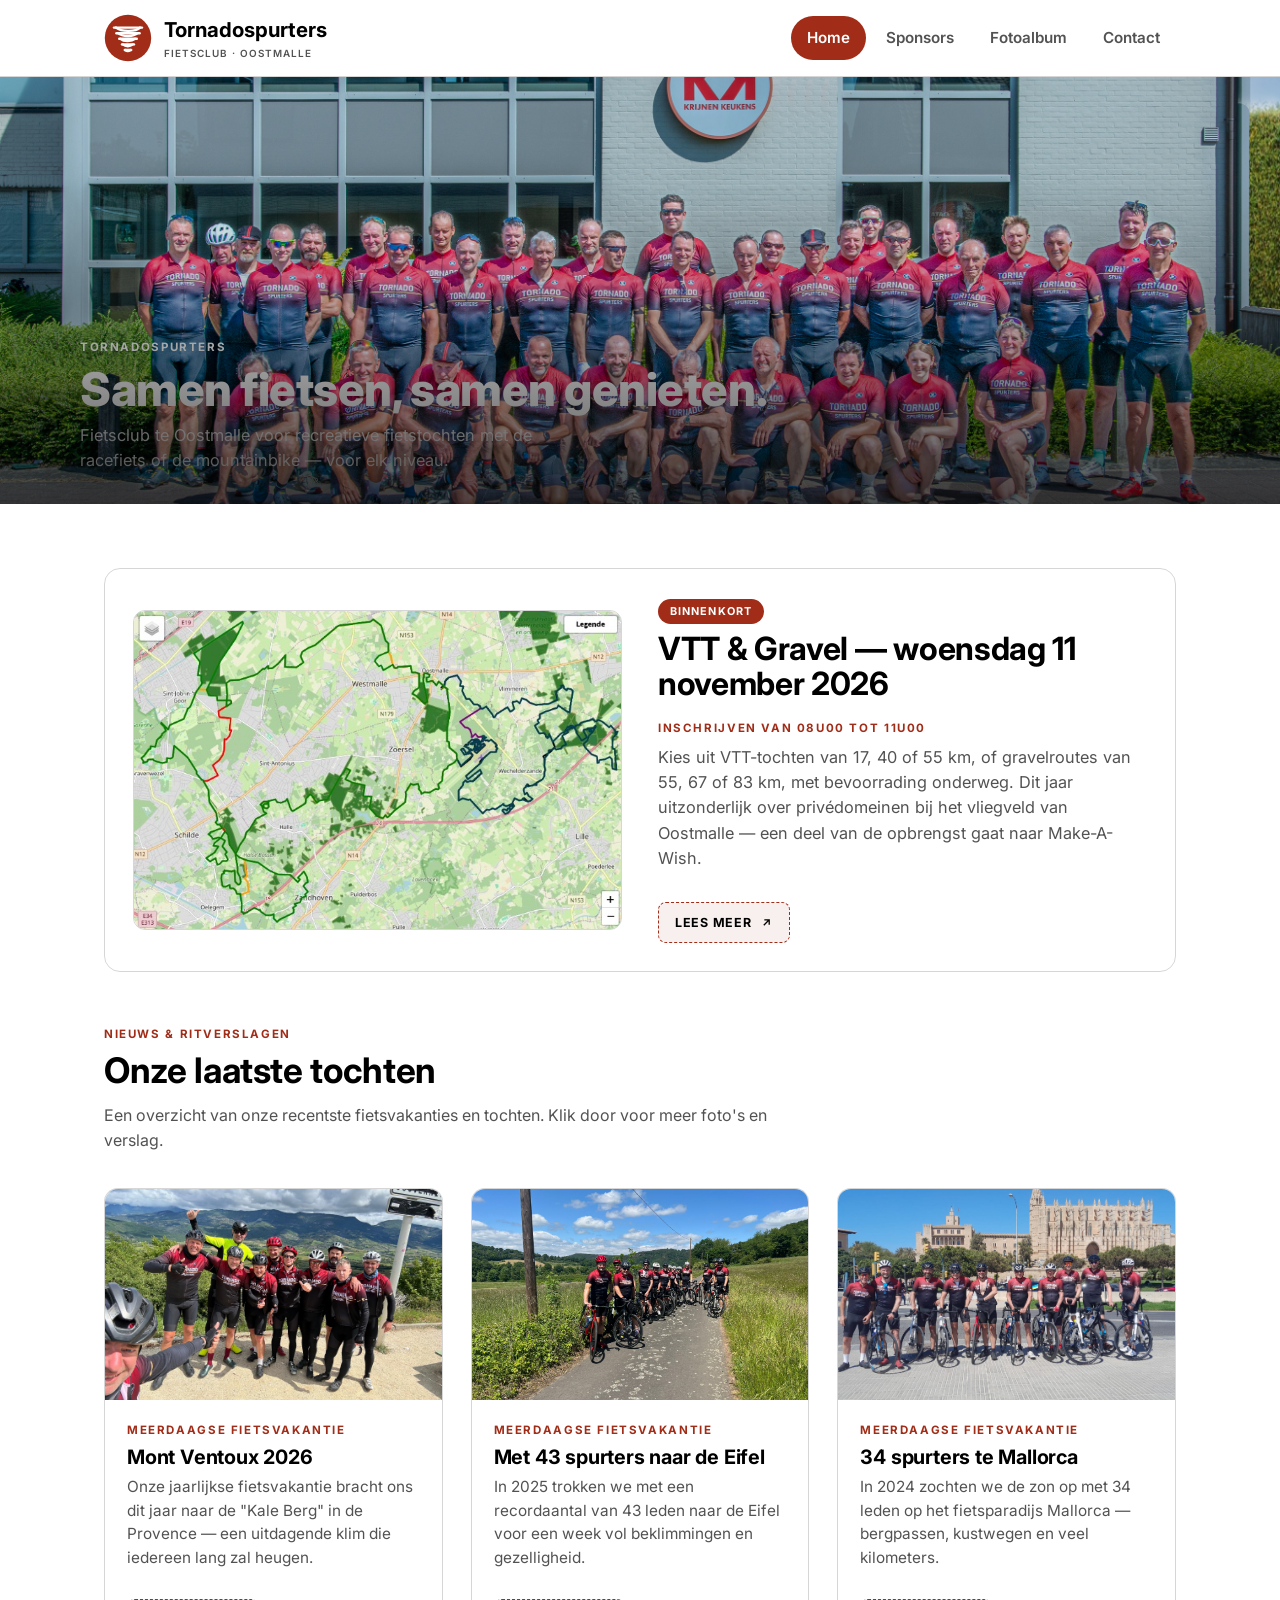
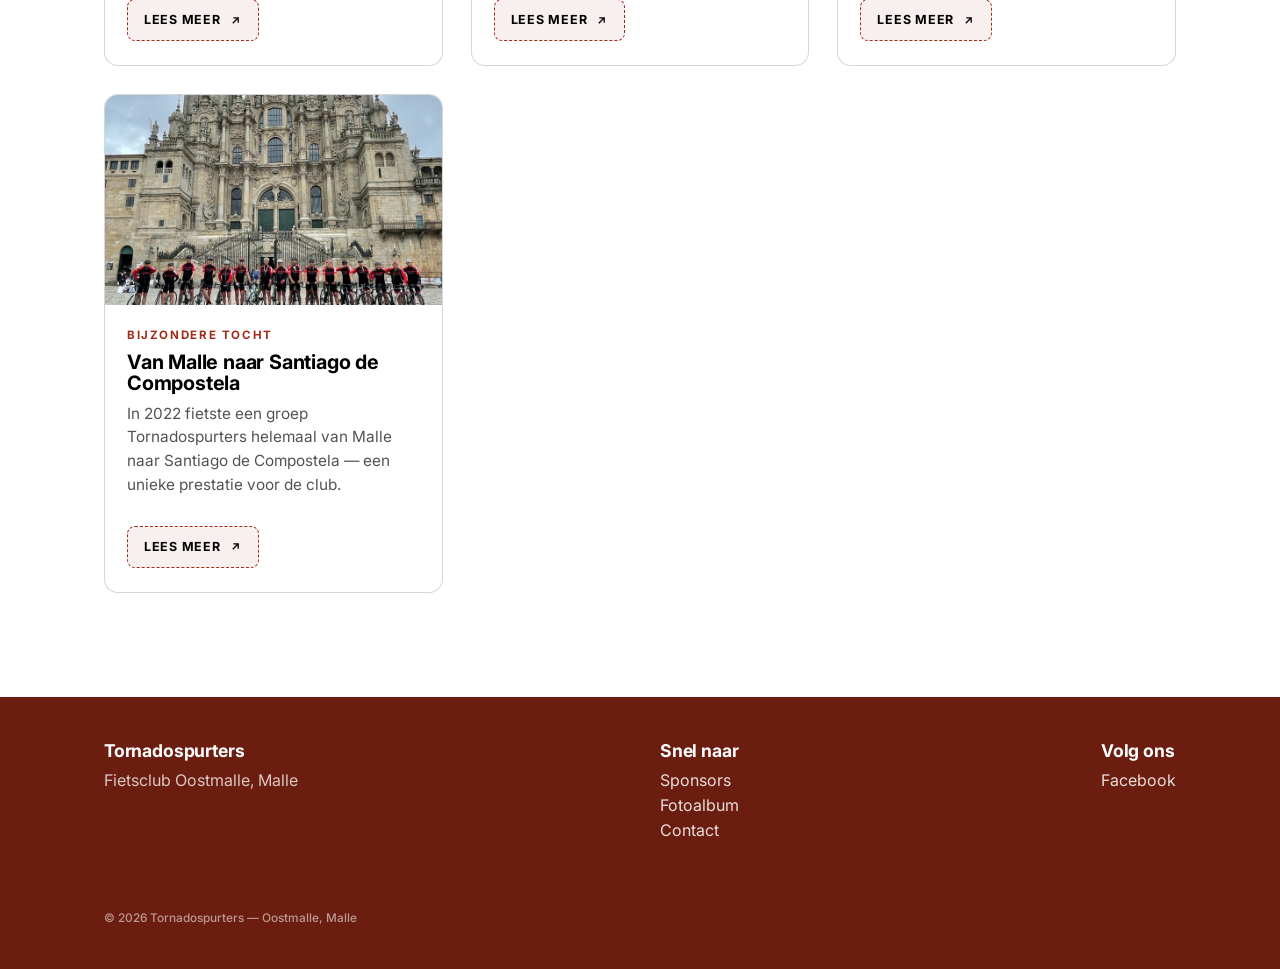
==== index.html @ 1a021344 "Update index.html" ====
<!doctype html>
<html lang="nl">
<head>
<meta charset="utf-8">
<meta name="viewport" content="width=device-width, initial-scale=1.0">
<title>Tornadospurters — Fietsclub Oostmalle</title>
<meta name="description" content="Tornadospurters: fietsclub te Oostmalle voor recreatieve fietstochten met racefiets of mountainbike.">
<link rel="stylesheet" href="style.css">
<link rel="icon" type="image/png" sizes="32x32" href="images/favicon-32.png">
<link rel="apple-touch-icon" href="images/favicon-180.png">
</head>
<body>

<header class="site-header">
  <div class="wrap">
    <a href="index.html" class="brand">
      <img class="mark" src="images/logo-tornado.svg" alt="">
      <span>Tornadospurters<small>Fietsclub · Oostmalle</small></span>
    </a>
    <button class="nav-toggle" aria-label="Menu openen" aria-expanded="false"><span></span><span></span><span></span></button>
    <nav class="main-nav">
      <a href="index.html" class="active">Home</a>
      <a href="sponsors.html">Sponsors</a>
      <a href="fotoalbum.html">Fotoalbum</a>
      <a href="contact.html">Contact</a>
    </nav>
  </div>
</header>

<section class="hero" style="padding:0;">
  <img src="images/Groepsfoto 11-6-2023 150dpi.png" alt="De Tornadospurters op groepsfoto voor het KK-gebouw">
  <div class="hero-copy">
    <div class="wrap">
      <span class="eyebrow">Tornadospurters</span>
      <h1>Samen fietsen, samen genieten.</h1>
      <p>Fietsclub te Oostmalle voor recreatieve fietstochten met de racefiets of de mountainbike — voor elk niveau.</p>
    </div>
  </div>
</section>

<section>
  <div class="wrap">

    <div class="featured-post">
      <div class="thumb"><img src="../images/overzicht gpx.jpg" alt="Overzicht van de VTT- en graveltrajecten 2026"></div>
      <div>
        <span class="badge">Binnenkort</span>
        <h2>VTT &amp; Gravel — woensdag 11 november 2026</h2>
        <span class="eyebrow">Inschrijven van 08u00 tot 11u00</span>
        <p>Kies uit VTT-tochten van 17, 40 of 55 km, of gravelroutes van 55, 67 of 83 km, met bevoorrading onderweg. Dit jaar uitzonderlijk over privédomeinen bij het vliegveld van Oostmalle — een deel van de opbrengst gaat naar Make-A-Wish.</p>
        <a class="ticket-btn" href="nieuws/vtt-gravel-2026.html">
          Lees meer
          <svg viewBox="0 0 24 24" fill="none" stroke="currentColor" stroke-width="2.4"><path d="M7 17 17 7M8 7h9v9"/></svg>
        </a>
      </div>
    </div>

    <div class="section-head">
      <span class="eyebrow">Nieuws &amp; ritverslagen</span>
      <h2>Onze laatste tochten</h2>
      <p>Een overzicht van onze recentste fietsvakanties en tochten. Klik door voor meer foto's en verslag.</p>
    </div>

    <div class="card-grid">

      <article class="post-card">
        <div class="thumb"><img src="../images/WhatsApp Image 2026-05-15 at 11.31.21.jpeg" alt="Tornadospurters op de Mont Ventoux 2026"></div>
        <div class="body">
          <span class="eyebrow">Meerdaagse fietsvakantie</span>
          <h3>Mont Ventoux 2026</h3>
          <p>Onze jaarlijkse fietsvakantie bracht ons dit jaar naar de "Kale Berg" in de Provence — een uitdagende klim die iedereen lang zal heugen.</p>
          <a class="ticket-btn" href="nieuws/ventoux-2026.html">
            Lees meer
            <svg viewBox="0 0 24 24" fill="none" stroke="currentColor" stroke-width="2.4"><path d="M7 17 17 7M8 7h9v9"/></svg>
          </a>
        </div>
      </article>

      <article class="post-card">
        <div class="thumb"><img src="../images/WhatsApp Image 2025-05-30 at 16.43.11.jpeg" alt="Tornadospurters in de Eifel 2025"></div>
        <div class="body">
          <span class="eyebrow">Meerdaagse fietsvakantie</span>
          <h3>Met 43 spurters naar de Eifel</h3>
          <p>In 2025 trokken we met een recordaantal van 43 leden naar de Eifel voor een week vol beklimmingen en gezelligheid.</p>
          <a class="ticket-btn" href="nieuws/eifel-2025.html">
            Lees meer
            <svg viewBox="0 0 24 24" fill="none" stroke="currentColor" stroke-width="2.4"><path d="M7 17 17 7M8 7h9v9"/></svg>
          </a>
        </div>
      </article>

      <article class="post-card">
        <div class="thumb"><img src="../images/1 (124).jpg" alt="Tornadospurters op Mallorca 2024"></div>
        <div class="body">
          <span class="eyebrow">Meerdaagse fietsvakantie</span>
          <h3>34 spurters te Mallorca</h3>
          <p>In 2024 zochten we de zon op met 34 leden op het fietsparadijs Mallorca — bergpassen, kustwegen en veel kilometers.</p>
          <a class="ticket-btn" href="nieuws/mallorca-2024.html">
            Lees meer
            <svg viewBox="0 0 24 24" fill="none" stroke="currentColor" stroke-width="2.4"><path d="M7 17 17 7M8 7h9v9"/></svg>
          </a>
        </div>
      </article>

      <article class="post-card">
        <div class="thumb"><img src="../images/PHOTO-2022-06-06-16-16-24 (1).jpg" alt="Onderweg naar Santiago de Compostela"></div>
        <div class="body">
          <span class="eyebrow">Bijzondere tocht</span>
          <h3>Van Malle naar Santiago de Compostela</h3>
          <p>In 2022 fietste een groep Tornadospurters helemaal van Malle naar Santiago de Compostela — een unieke prestatie voor de club.</p>
          <a class="ticket-btn" href="nieuws/santiago-2022.html">
            Lees meer
            <svg viewBox="0 0 24 24" fill="none" stroke="currentColor" stroke-width="2.4"><path d="M7 17 17 7M8 7h9v9"/></svg>
          </a>
        </div>
      </article>

    </div>
 </div>
</section>

<footer>
  <div class="wrap">
    <div>
      <h4>Tornadospurters</h4>
      <p style="color:rgba(255,255,255,.75)">Fietsclub Oostmalle, Malle</p>
    </div>
    <div>
      <h4>Snel naar</h4>
      <p><a href="sponsors.html">Sponsors</a><br><a href="fotoalbum.html">Fotoalbum</a><br><a href="contact.html">Contact</a></p>
    </div>
    <div>
      <h4>Volg ons</h4>
      <p><a href="https://facebook.com/tornadospurters" target="_blank" rel="noopener noreferrer">Facebook</a></p>
    </div>
    <p class="fine">© <span id="year"></span> Tornadospurters — Oostmalle, Malle</p>
  </div>
</footer>

<script src="script.js"></script>
<script>document.getElementById('year').textContent = new Date().getFullYear();</script>
</body>
</html>
---- style.css ----
/* ==========================================================================
   Tornadospurters — stylesheet
   Kleurenschema: rood, wit en zwart (fietsclub-uitstraling).
   ========================================================================== */

@import url('https://fonts.googleapis.com/css2?family=Inter:wght@400;500;600;700;800&display=swap');

:root{
  --white: #FFFFFF;
  --black: #000000;
  --text: #000000;
  --text-soft: rgba(0,0,0,0.68);
  --red: #A12D18;
  --red-dark: #6B1E10;
  --line: rgba(0,0,0,0.16);

  /* Aptos is Microsoft's default Office/Windows 11 font. It isn't a
     licensed webfont, so it can't be distributed via a CDN — instead we
     reference it by name so it renders as Aptos on any device that
     already has it installed (most Windows 11 / Microsoft 365 machines),
     and falls back to Segoe UI, then Inter (a similarly-shaped open font
     loaded below), then the system default everywhere else. */
  --font: 'Aptos', 'Aptos Fallback', 'Segoe UI Variable', 'Segoe UI', 'Inter', system-ui, -apple-system, sans-serif;

  --max: 1120px;
}

*,*::before,*::after{ box-sizing:border-box; }
html{ scroll-behavior:smooth; }
body{
  margin:0;
  background:var(--white);
  color:var(--text);
  font-family:var(--font);
  font-size:16px;
  line-height:1.55;
  -webkit-font-smoothing:antialiased;
}
img{ max-width:100%; display:block; }
a{ color:inherit; }
h1,h2,h3,h4{
  font-family:var(--font);
  font-weight:700;
  line-height:1.08;
  margin:0 0 .4em;
  letter-spacing:-0.01em;
}
p{ margin:0 0 1em; color:var(--text-soft); }
.wrap{ max-width:var(--max); margin:0 auto; padding:0 24px; }

:focus-visible{ outline:3px solid var(--red); outline-offset:3px; }
@media (prefers-reduced-motion: reduce){
  *{ animation-duration:0.001ms !important; transition-duration:0.001ms !important; scroll-behavior:auto !important; }
}

/* ---------- eyebrow / labels ---------- */
.eyebrow{
  font-family:var(--font);
  font-weight:700;
  font-size:.72rem;
  letter-spacing:.14em;
  text-transform:uppercase;
  color:var(--red);
  display:inline-block;
  margin-bottom:.6em;
}

/* ---------- header ---------- */
.site-header{
  position:sticky; top:0; z-index:50;
  background:var(--white);
  border-bottom:1px solid var(--line);
}
.site-header .wrap{
  display:flex; align-items:center; justify-content:space-between;
  height:76px;
}
.brand{
  display:flex; align-items:center; gap:12px;
  font-family:var(--font); font-weight:700; font-size:1.28rem;
  text-decoration:none; color:var(--text);
}
.brand .mark{
  width:38px;height:38px;border-radius:50%;
  background:var(--red);
  display:flex;align-items:center;justify-content:center;
  color:var(--white); font-family:var(--font); font-weight:700; font-size:1.05rem;
  flex:none;
}
.brand img.mark{
  width:auto; height:48px; border-radius:0; background:none;
}
.brand small{
  display:block; font-family:var(--font); font-weight:600; font-size:.62rem;
  letter-spacing:.1em; text-transform:uppercase; color:var(--text-soft);
}
nav.main-nav{ display:flex; align-items:center; gap:4px; }
nav.main-nav a{
  font-family:var(--font); font-weight:600; font-size:.95rem;
  text-decoration:none; color:var(--text-soft);
  padding:10px 16px; border-radius:999px;
  transition:color .15s ease, background .15s ease;
}
nav.main-nav a:hover{ color:var(--text); background:rgba(0,0,0,.06); }
nav.main-nav a.active{ color:var(--white); background:var(--red); }

.nav-toggle{
  display:none; background:none; border:2px solid var(--text); border-radius:8px;
  width:44px; height:40px; cursor:pointer; padding:0;
  flex-direction:column; align-items:center; justify-content:center; gap:5px;
}
.nav-toggle span{ width:20px; height:2px; background:var(--text); display:block; }

@media (max-width: 760px){
  nav.main-nav{
    position:absolute; top:76px; left:0; right:0;
    background:var(--white); border-bottom:1px solid var(--line);
    flex-direction:column; align-items:stretch; padding:8px 24px 18px;
    display:none;
  }
  nav.main-nav.open{ display:flex; }
  nav.main-nav a{ padding:12px 10px; border-radius:8px; }
  .nav-toggle{ display:flex; }
}

/* ---------- hero (wide, short) ---------- */
.hero{
  position:relative;
  width:100%;
  aspect-ratio: 3 / 1;
  min-height:240px;
  max-height:460px;
  overflow:hidden;
  background:var(--red-dark);
}
.hero img{
  width:100%; height:100%; object-fit:cover;
  object-position:center 30%;
}
@media (max-width:640px){
  .hero{ aspect-ratio: 4 / 3; max-height:420px; }
}
.hero::after{
  content:"";
  position:absolute; inset:0;
  background:linear-gradient(0deg, rgba(0,0,0,.68) 0%, rgba(0,0,0,.28) 45%, rgba(0,0,0,.05) 75%);
}
.hero-copy{
  position:absolute; left:0; right:0; bottom:0;
  padding:28px 24px 30px;
  color:var(--white);
}
.hero-copy .wrap{ padding:0; }
.hero-copy .eyebrow{ color:var(--white); }
.hero-copy h1{ color:var(--white); font-weight:800; font-size:clamp(1.6rem, 4.4vw, 2.9rem); margin-bottom:.2em; }
.hero-copy p{ color:rgba(255,255,255,.86); max-width:52ch; margin:0; font-size:1.02rem; }

.page-hero{
  padding:56px 0 32px;
  border-bottom:1px solid var(--line);
}
.page-hero h1{ font-weight:800; font-size:clamp(2rem, 5vw, 3rem); }
.page-hero p{ max-width:62ch; font-size:1.08rem; }

/* ---------- sections ---------- */
section{ padding:64px 0; }
section.tight{ padding:40px 0; }
.section-head{ margin-bottom:36px; max-width:70ch; }
.section-head h2{ font-size:clamp(1.6rem, 3.4vw, 2.2rem); }

/* ---------- hoofdbericht / featured post ---------- */
.featured-post{
  display:grid; grid-template-columns:1fr 1fr; gap:36px; align-items:center;
  border:1px solid var(--line); border-radius:16px; padding:28px;
  margin-bottom:48px;
}
@media (max-width:760px){ .featured-post{ grid-template-columns:1fr; } }
.featured-post .thumb{ border-radius:12px; overflow:hidden; border:1px solid var(--line); }
.featured-post .thumb img{ width:100%; height:100%; object-fit:cover; display:block; }
.featured-post .badge{
  display:inline-block; background:var(--red); color:var(--white);
  font-family:var(--font); font-weight:700; font-size:.68rem; letter-spacing:.1em; text-transform:uppercase;
  padding:4px 12px; border-radius:999px; margin-bottom:.8em;
}
.featured-post h2{ font-size:clamp(1.5rem, 3vw, 2rem); }
.featured-post p{ font-size:1.02rem; }

/* ---------- blog / news cards ---------- */
.card-grid{
  display:grid; gap:28px;
  grid-template-columns:repeat(auto-fit, minmax(280px, 1fr));
}
.post-card{
  background:var(--white);
  border:1px solid var(--line);
  border-radius:14px;
  overflow:hidden;
  display:flex; flex-direction:column;
}
.post-card .thumb{ aspect-ratio:16/10; overflow:hidden; background:var(--red-dark); }
.post-card .thumb img{ width:100%; height:100%; object-fit:cover; }
.post-card .body{ padding:22px 22px 24px; display:flex; flex-direction:column; flex:1; }
.post-card h3{ font-size:1.24rem; margin-bottom:.35em; }
.post-card p{ font-size:.96rem; flex:1; }

/* ticket-stub button — dashed edge, like a raffle / tombola ticket */
.ticket-btn{
  align-self:flex-start;
  margin-top:14px;
  display:inline-flex; align-items:center; gap:8px;
  font-family:var(--font); font-size:.78rem; font-weight:700;
  letter-spacing:.06em; text-transform:uppercase;
  text-decoration:none; color:var(--text);
  padding:10px 16px;
  border:1.5px dashed var(--red);
  border-radius:8px;
  background:rgba(161,45,24,.07);
  transition:background .15s ease, transform .15s ease;
}
.ticket-btn:hover{ background:rgba(161,45,24,.15); transform:translateY(-1px); }
.ticket-btn svg{ width:13px; height:13px; flex:none; }

/* ---------- sponsors ---------- */
.sponsor-grid{
  display:grid; gap:22px;
  grid-template-columns:repeat(auto-fit, minmax(220px, 1fr));
}
.sponsor-card{
  background:var(--white);
  border:1px solid var(--line);
  border-radius:14px;
  padding:28px 20px;
  display:flex; flex-direction:column; align-items:center; text-align:center;
  gap:14px;
}
.sponsor-logo{
  width:100%; height:96px;
  border-radius:10px;
  display:flex; align-items:center; justify-content:center;
  background:var(--white);
  border:1px solid var(--line);
  font-family:var(--font); font-weight:700; font-size:1.1rem;
  color:var(--red);
}
.sponsor-card .name{ font-weight:600; }
.sponsor-tier{
  font-family:var(--font); font-weight:700; font-size:.68rem; letter-spacing:.12em; text-transform:uppercase;
  color:var(--red);
}
.note-box{
  margin-top:8px;
  border:1px dashed var(--line);
  border-radius:12px;
  padding:16px 18px;
  font-family:var(--font); font-size:.82rem; color:var(--text-soft);
  background:rgba(161,45,24,.07);
}

/* ---------- fotoalbum ---------- */
.album-group{ margin-bottom:52px; }
.album-group:last-child{ margin-bottom:0; }
.album-head{
  display:flex; align-items:baseline; justify-content:space-between; gap:16px;
  border-bottom:1px solid var(--line); padding-bottom:12px; margin-bottom:20px;
  flex-wrap:wrap;
}
.album-head h2{ font-size:1.5rem; margin:0; }
.album-head .eyebrow{ margin:0; }
.photo-grid{
  display:grid; gap:12px;
  grid-template-columns:repeat(auto-fill, minmax(200px, 1fr));
}
.photo-grid button{
  padding:0; border:none; background:none; cursor:pointer;
  border-radius:10px; overflow:hidden; aspect-ratio:4/3; line-height:0;
}
.photo-grid img{ width:100%; height:100%; object-fit:cover; transition:transform .3s ease; }
.photo-grid button:hover img{ transform:scale(1.06); }

.lightbox{
  position:fixed; inset:0; z-index:100;
  background:rgba(0,0,0,.9);
  display:none; align-items:center; justify-content:center; padding:32px;
}
.lightbox.open{ display:flex; }
.lightbox img{ max-width:min(92vw, 1000px); max-height:86vh; border-radius:8px; }
.lightbox-close{
  position:absolute; top:20px; right:24px;
  width:44px; height:44px; border-radius:50%;
  background:var(--white); border:none; cursor:pointer;
  font-family:var(--font); font-size:1.3rem; color:var(--text);
}

/* ---------- contact ---------- */
.board-grid{
  display:grid; gap:22px;
  grid-template-columns:repeat(auto-fit, minmax(240px, 1fr));
}
.board-card{
  background:var(--white); border:1px solid var(--line); border-radius:14px;
  padding:24px;
}
.board-card .role{
  font-family:var(--font); font-weight:700; font-size:.7rem; letter-spacing:.1em; text-transform:uppercase;
  color:var(--red); margin-bottom:.5em; display:block;
}
.board-card h3{ font-size:1.15rem; margin-bottom:.5em; }
.board-card a{ color:var(--red); text-decoration:none; font-weight:600; }
.board-card a:hover{ text-decoration:underline; }

.contact-panel{
  display:grid; gap:32px;
  grid-template-columns:1.1fr .9fr;
}
@media (max-width:820px){ .contact-panel{ grid-template-columns:1fr; } }
.info-list{ list-style:none; margin:0; padding:0; }
.info-list li{
  display:flex; gap:14px; padding:14px 0; border-bottom:1px solid var(--line);
}
.info-list li:last-child{ border-bottom:none; }
.info-list .label{
  font-family:var(--font); font-weight:700; font-size:.72rem; letter-spacing:.08em; text-transform:uppercase;
  color:var(--text-soft); min-width:96px; padding-top:2px;
}
.map-frame{
  border-radius:14px; overflow:hidden; border:1px solid var(--line); min-height:280px;
}
.map-frame iframe{ width:100%; height:100%; min-height:280px; border:0; display:block; }

/* ---------- individual article / post page ---------- */
.article{ max-width:760px; }
.article-image{
  border-radius:14px; overflow:hidden; margin-bottom:28px; border:1px solid var(--line);
}
.article-image img{ width:100%; height:auto; }
.article-body{ font-size:1.05rem; }
.article-body h2{ font-size:1.4rem; margin-top:1.2em; }
.article-body ul{ padding-left:1.2em; }
.article-body li{ margin-bottom:.4em; color:var(--text-soft); }
.article-body p{ color:var(--text-soft); }
footer{
  background:var(--red-dark); color:rgba(255,255,255,.85);
  padding:44px 0 30px; margin-top:40px;
}
footer .wrap{ display:flex; justify-content:space-between; gap:24px; flex-wrap:wrap; }
footer h4{ color:var(--white); font-size:1.1rem; margin-bottom:.5em; }
footer a{ color:rgba(255,255,255,.85); text-decoration:none; }
footer a:hover{ text-decoration:underline; }
footer .fine{
  font-family:var(--font); font-weight:500; font-size:.74rem; color:rgba(255,255,255,.55);
  margin-top:26px; width:100%;
}

.placeholder-flag{
  display:inline-block; margin-left:8px; padding:2px 8px; border-radius:999px;
  background:var(--red); color:var(--white); font-family:var(--font);
  font-size:.62rem; letter-spacing:.06em; text-transform:uppercase; font-weight:700;
  vertical-align:middle;
}
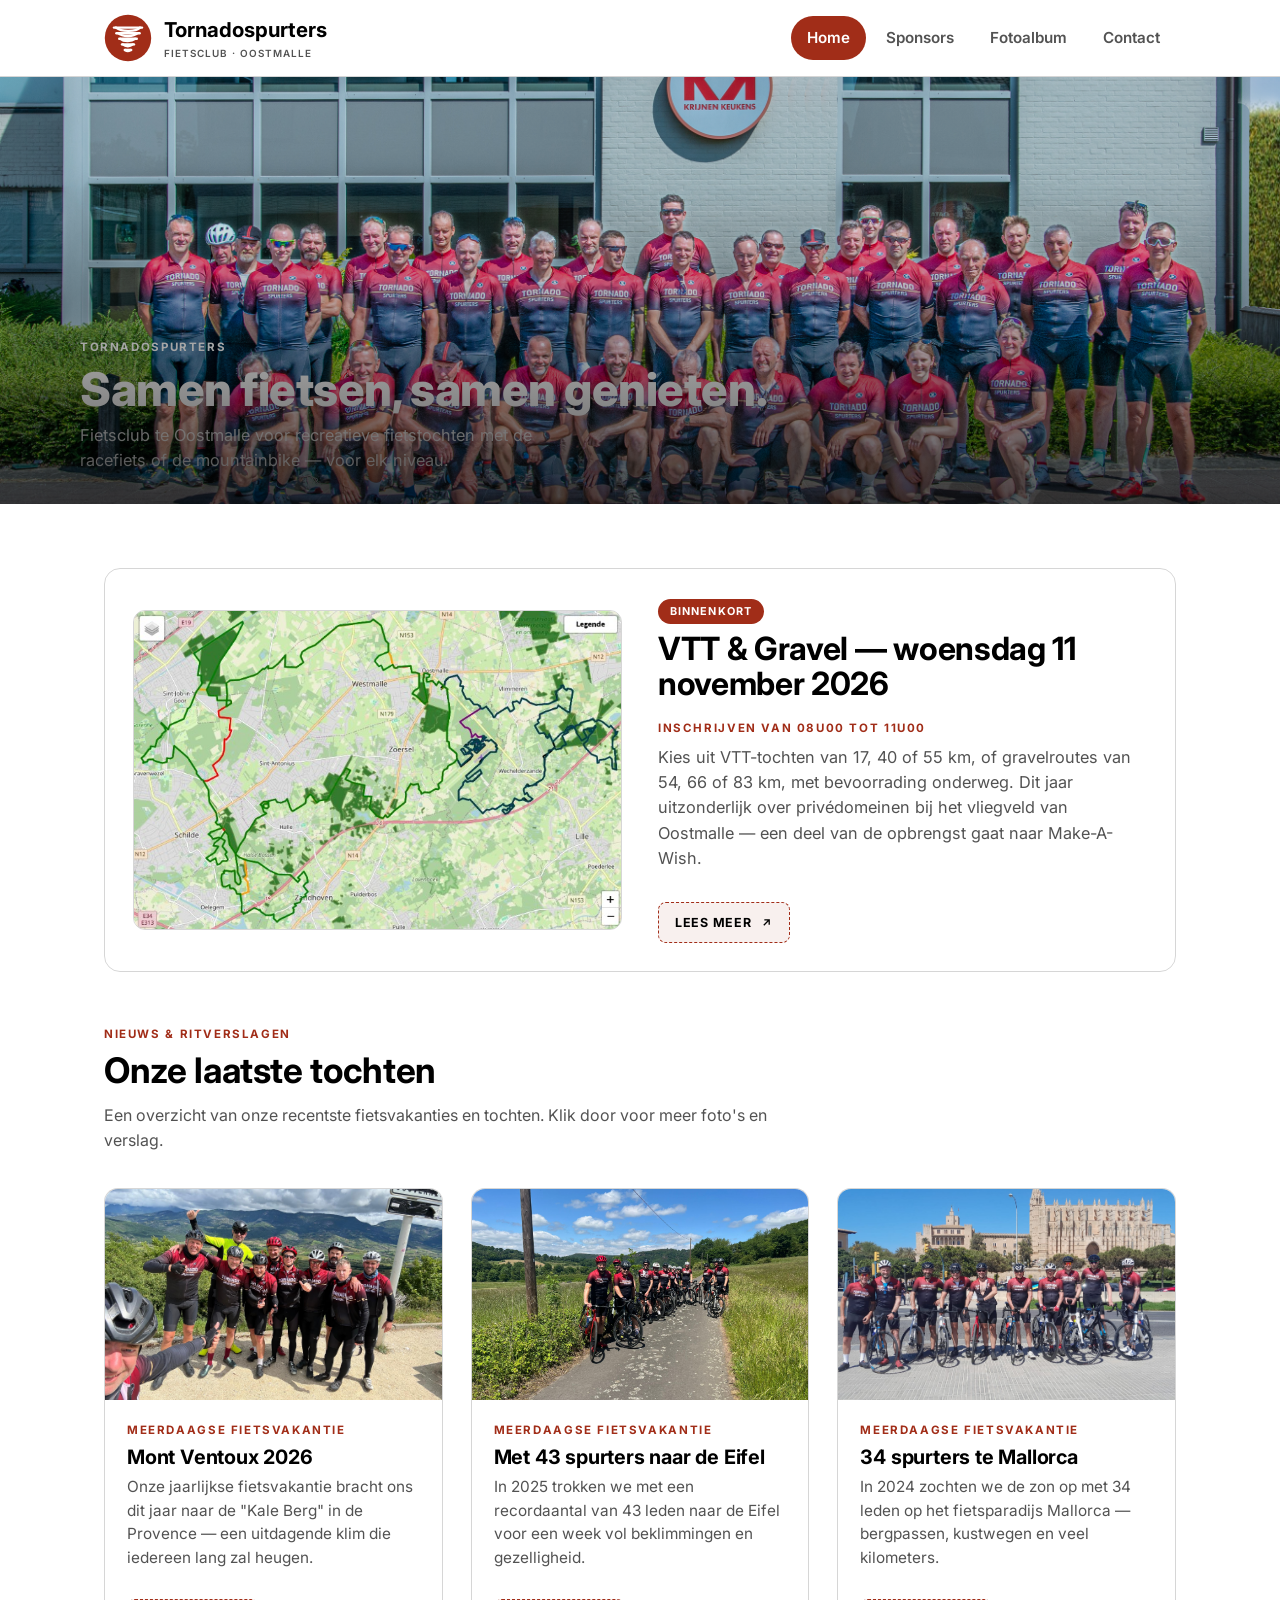
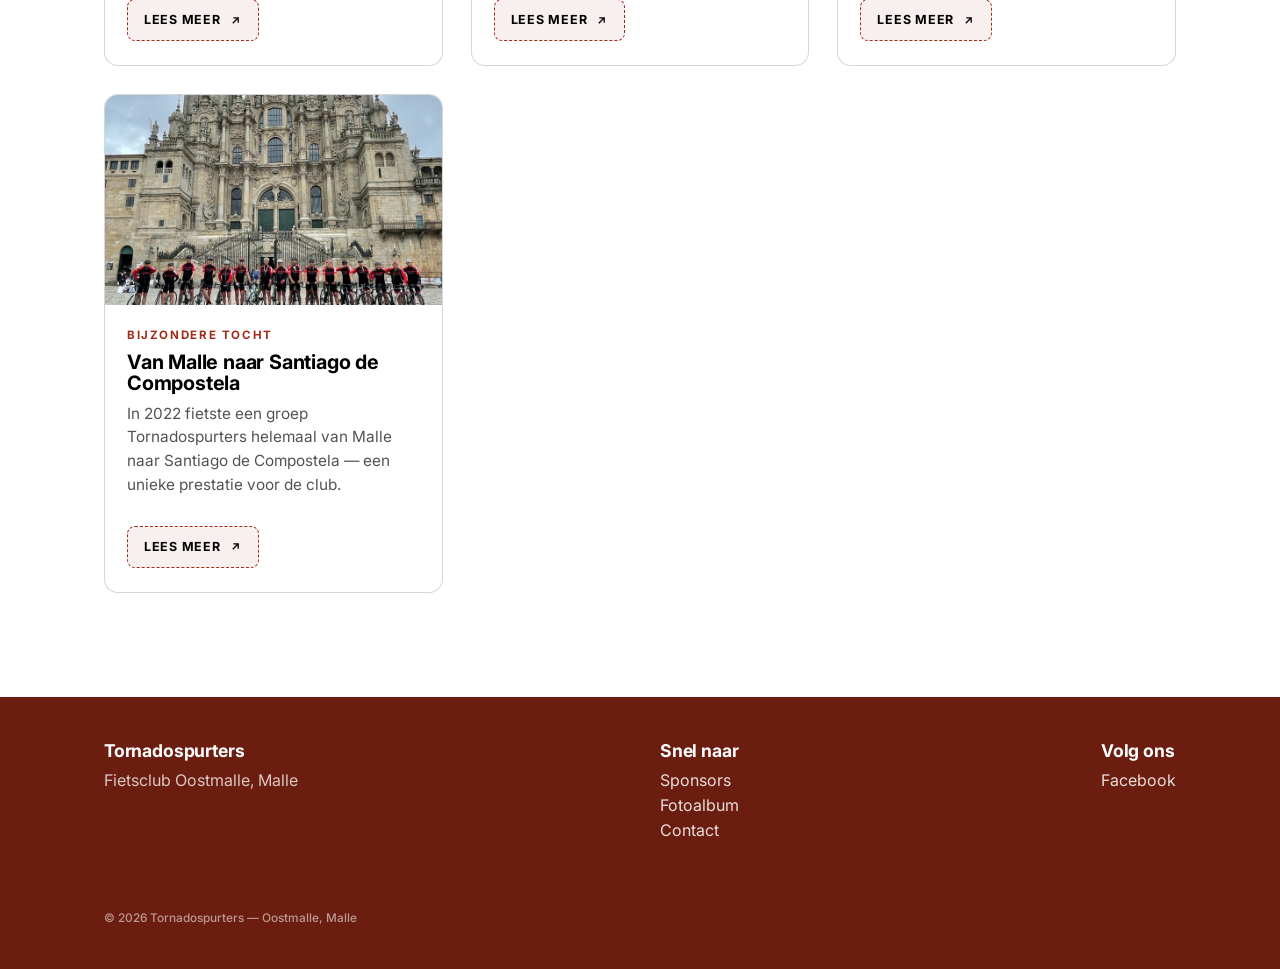
==== commit 0f77a5f4: "Update index.html" ====
--- a/index.html
+++ b/index.html
@@ -47,7 +47,7 @@
         <span class="badge">Binnenkort</span>
         <h2>VTT &amp; Gravel — woensdag 11 november 2026</h2>
         <span class="eyebrow">Inschrijven van 08u00 tot 11u00</span>
-        <p>Kies uit VTT-tochten van 17, 40 of 55 km, of gravelroutes van 55, 67 of 83 km, met bevoorrading onderweg. Dit jaar uitzonderlijk over privédomeinen bij het vliegveld van Oostmalle — een deel van de opbrengst gaat naar Make-A-Wish.</p>
+        <p>Kies uit VTT-tochten van 17, 40 of 55 km, of gravelroutes van 54, 66 of 83 km, met bevoorrading onderweg. Dit jaar uitzonderlijk over privédomeinen bij het vliegveld van Oostmalle — een deel van de opbrengst gaat naar Make-A-Wish.</p>
         <a class="ticket-btn" href="nieuws/vtt-gravel-2026.html">
           Lees meer
           <svg viewBox="0 0 24 24" fill="none" stroke="currentColor" stroke-width="2.4"><path d="M7 17 17 7M8 7h9v9"/></svg>
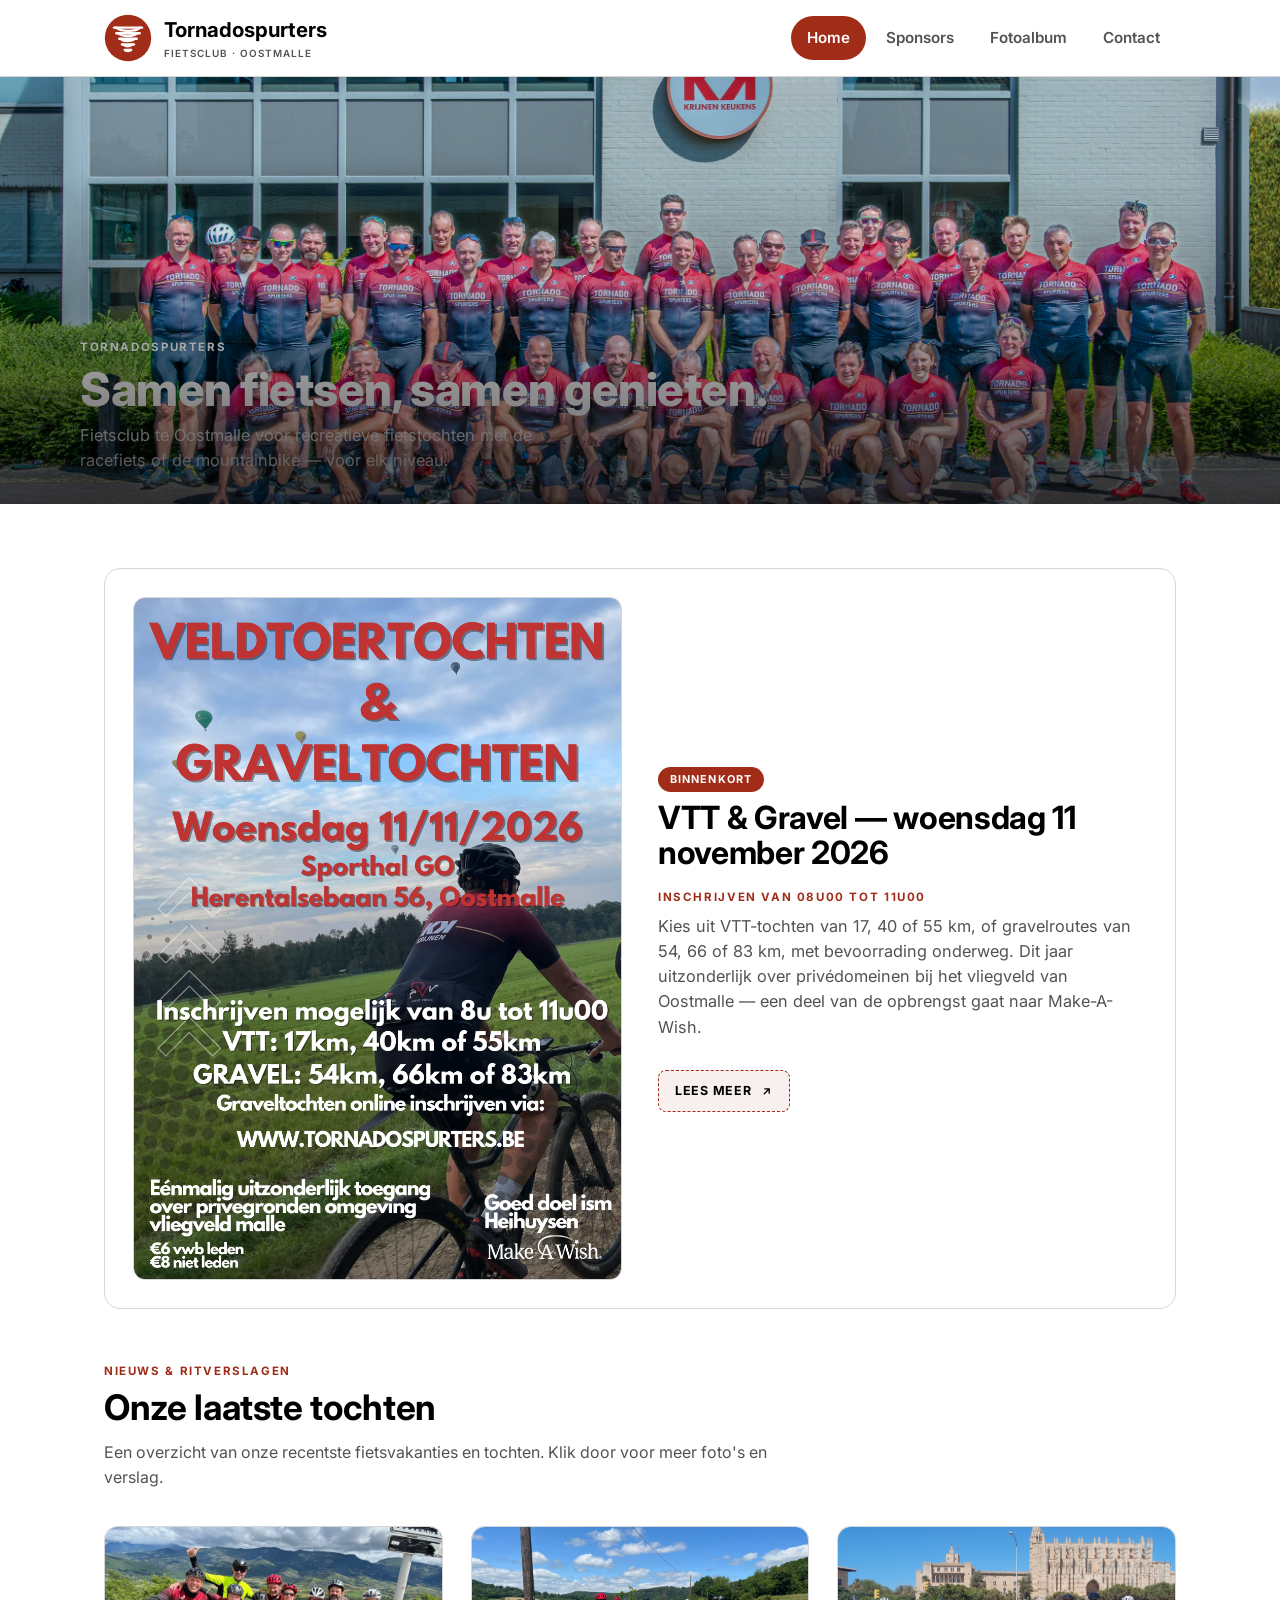
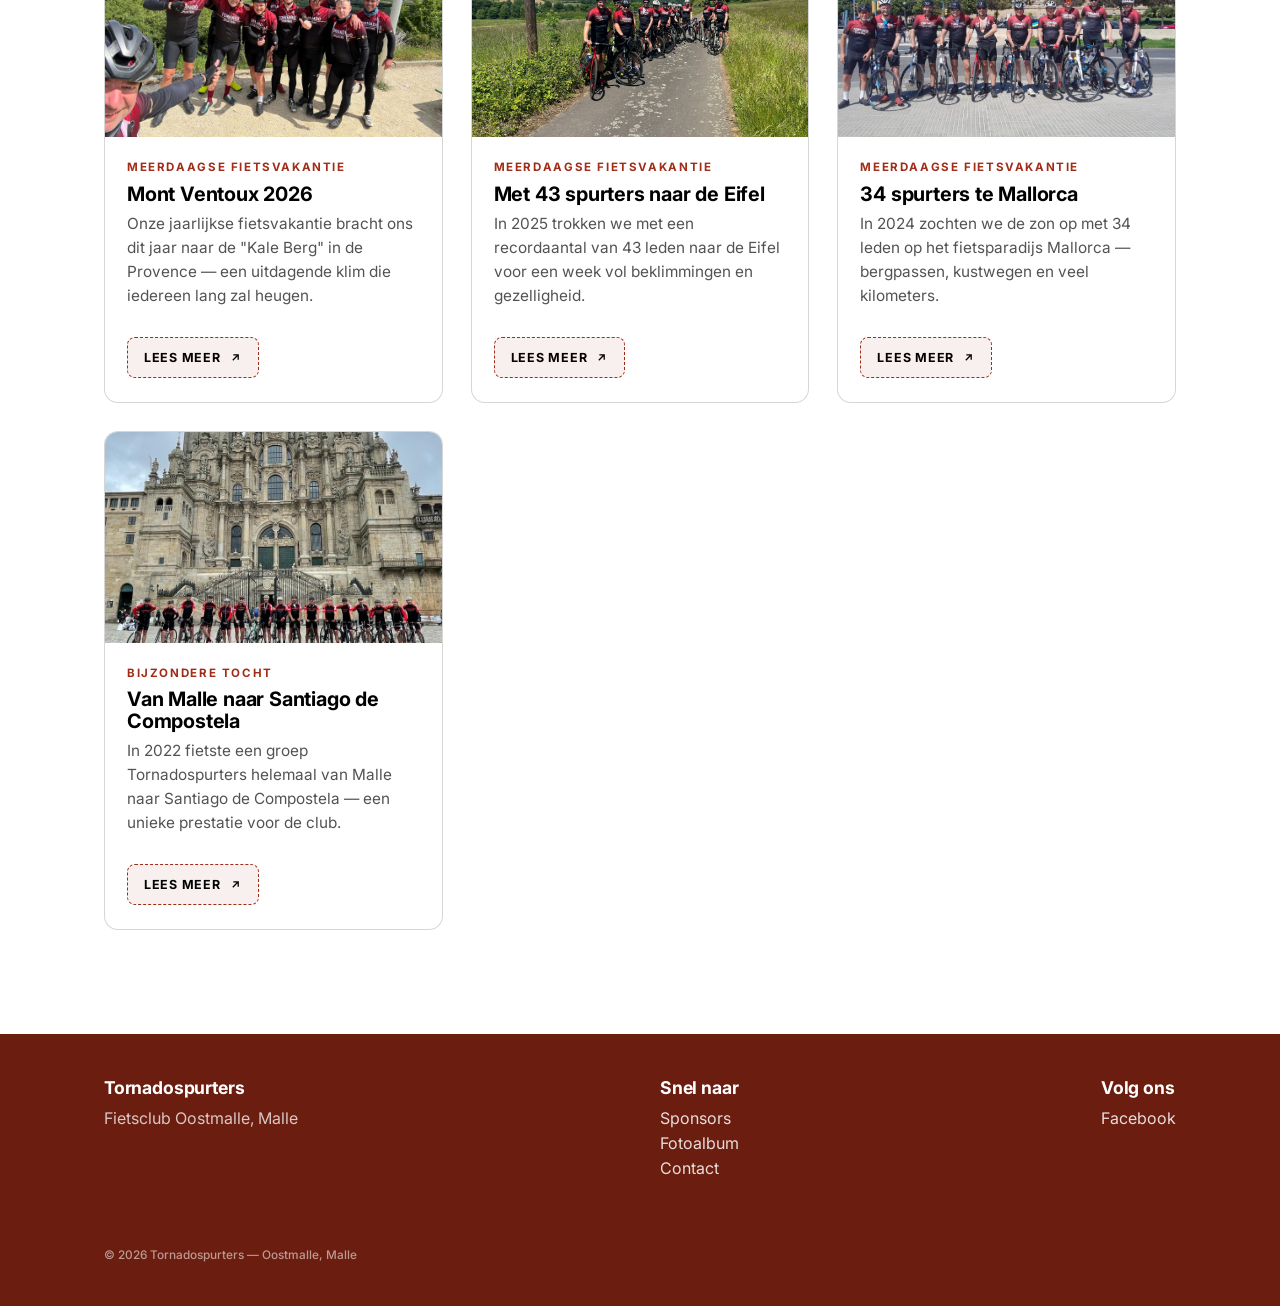
==== commit dcafa94e: "Update index.html" ====
--- a/index.html
+++ b/index.html
@@ -42,7 +42,7 @@
   <div class="wrap">
 
     <div class="featured-post">
-      <div class="thumb"><img src="../images/overzicht gpx.jpg" alt="Overzicht van de VTT- en graveltrajecten 2026"></div>
+      <div class="thumb"><img src="../images/VTT2026/Poster Gravel en VTT 2026.png" alt="Overzicht van de VTT- en graveltrajecten 2026"></div>
       <div>
         <span class="badge">Binnenkort</span>
         <h2>VTT &amp; Gravel — woensdag 11 november 2026</h2>
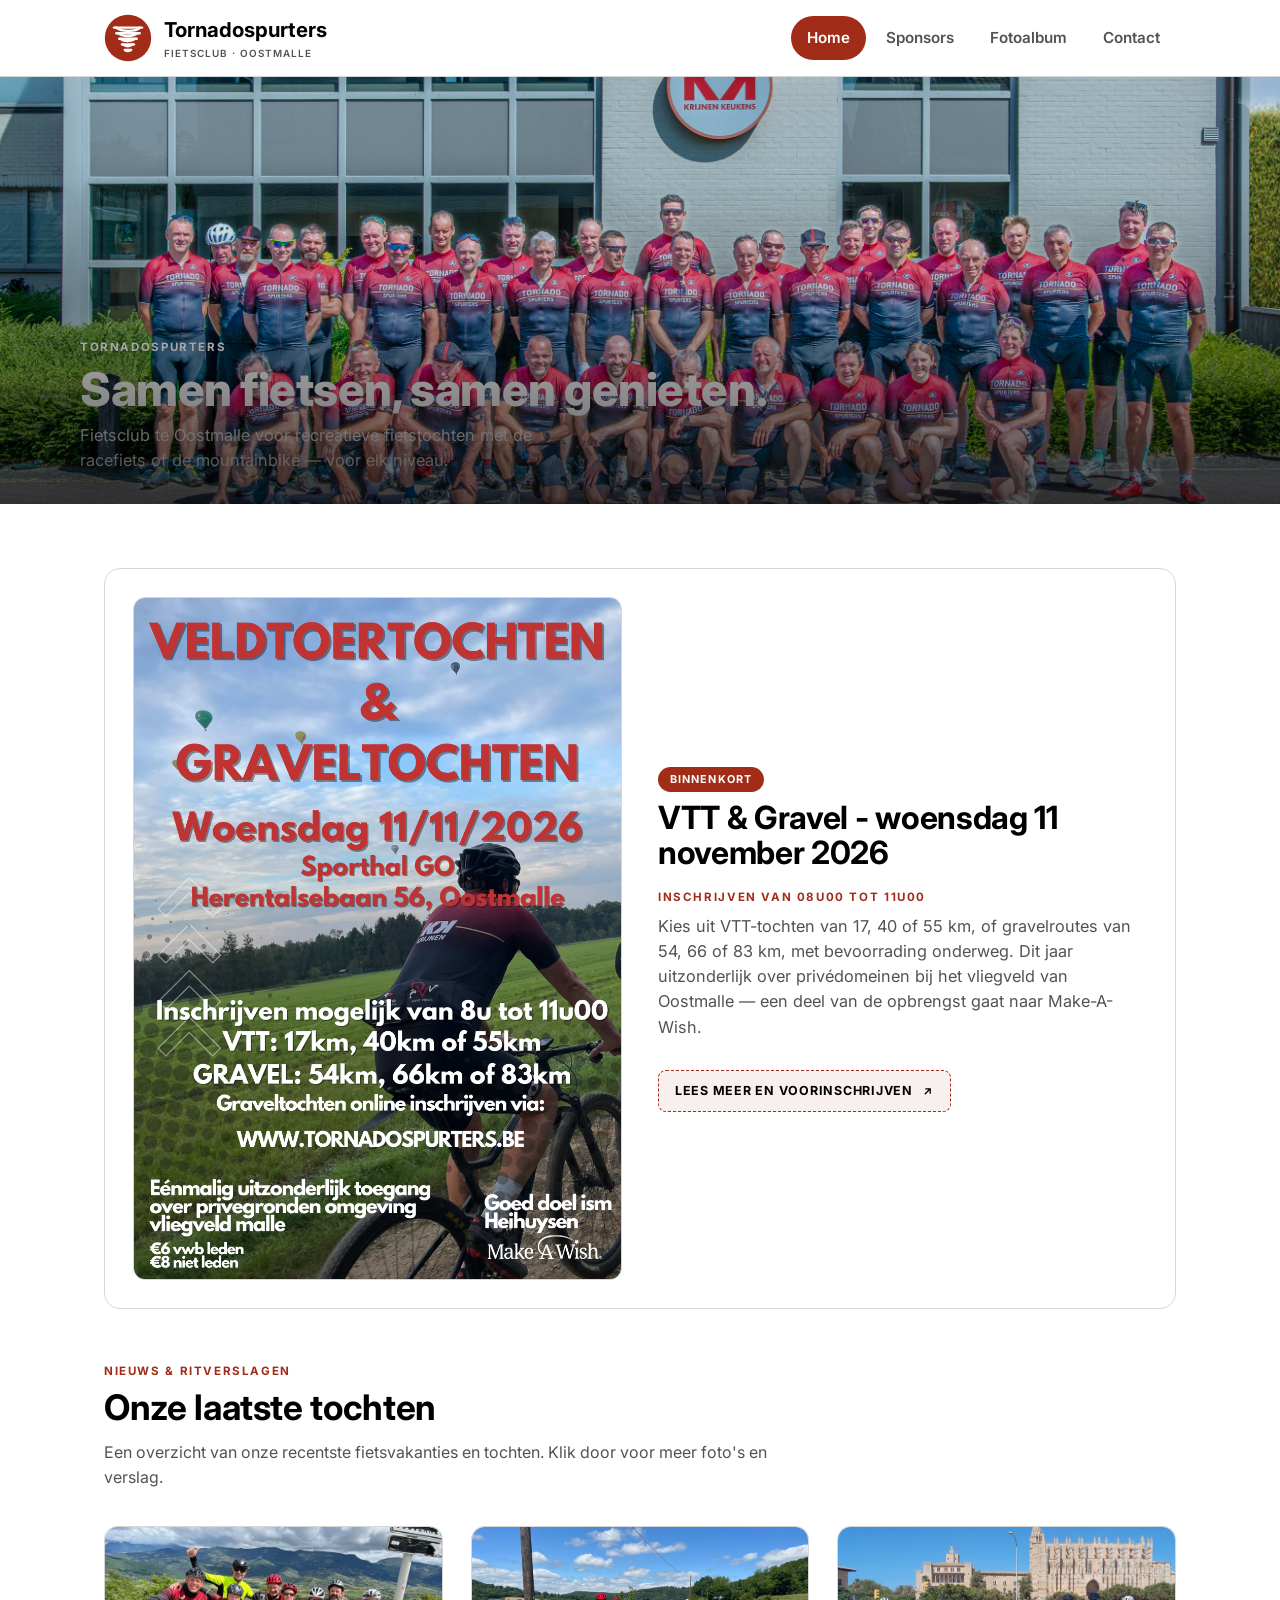
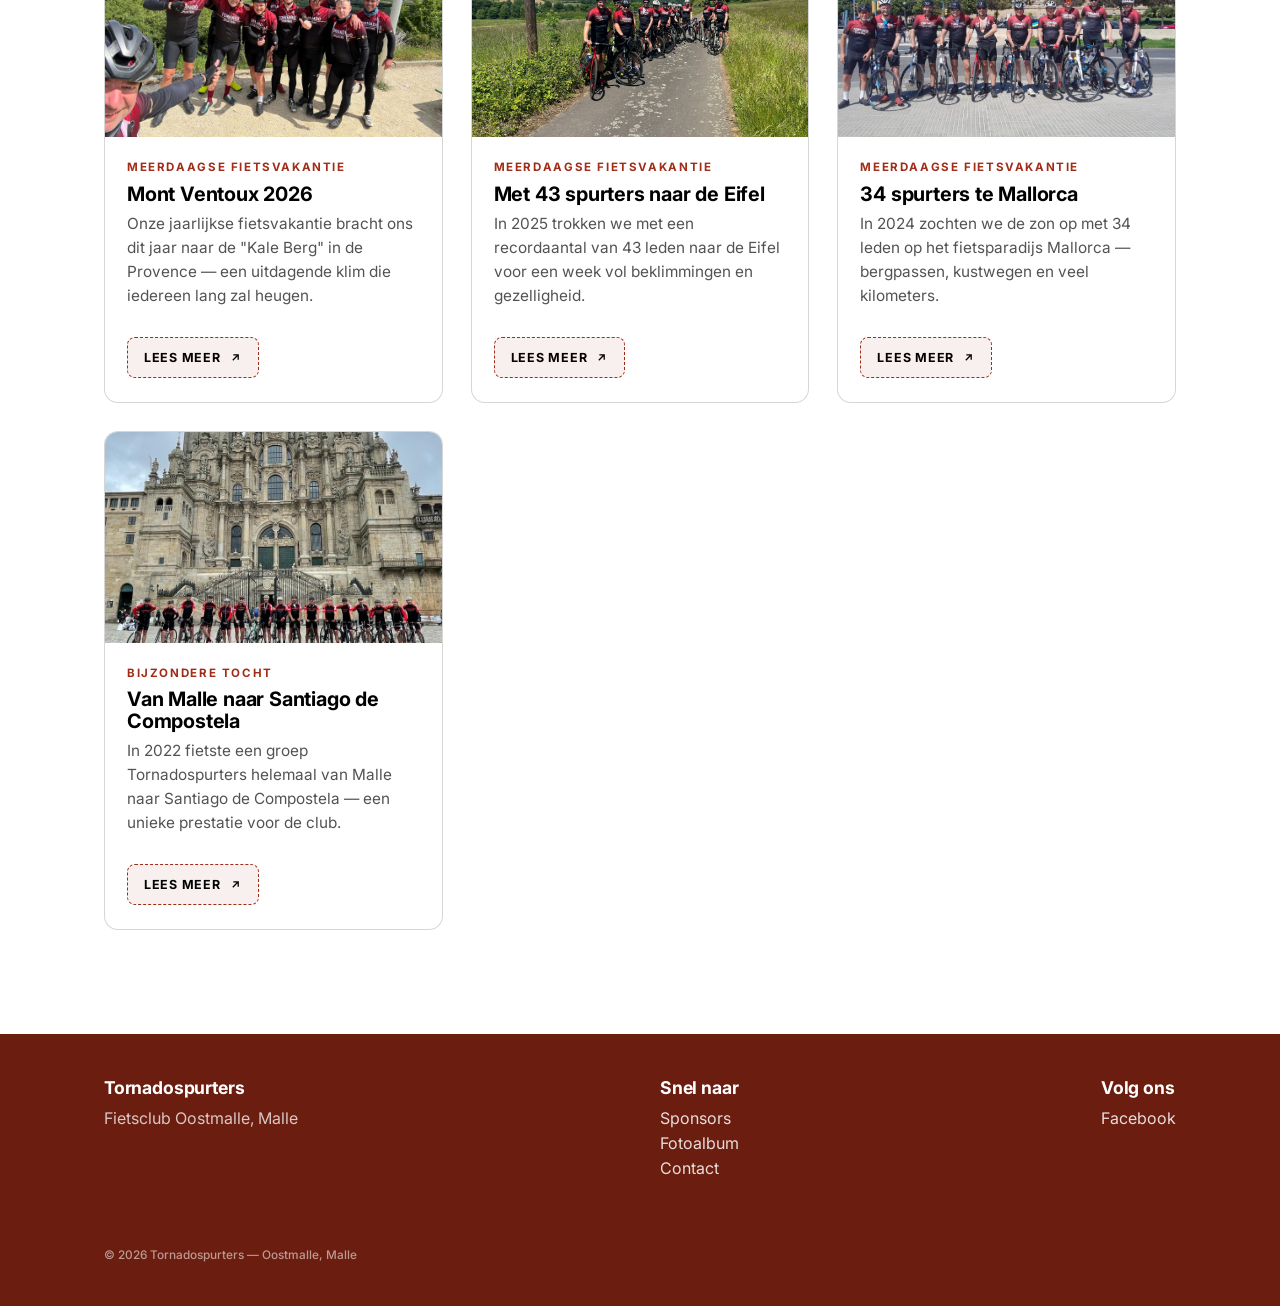
==== commit 8abdeb4c: "Update index.html" ====
--- a/index.html
+++ b/index.html
@@ -45,11 +45,11 @@
       <div class="thumb"><img src="../images/VTT2026/Poster Gravel en VTT 2026.png" alt="Overzicht van de VTT- en graveltrajecten 2026"></div>
       <div>
         <span class="badge">Binnenkort</span>
-        <h2>VTT &amp; Gravel — woensdag 11 november 2026</h2>
+        <h2>VTT &amp; Gravel - woensdag 11 november 2026</h2>
         <span class="eyebrow">Inschrijven van 08u00 tot 11u00</span>
         <p>Kies uit VTT-tochten van 17, 40 of 55 km, of gravelroutes van 54, 66 of 83 km, met bevoorrading onderweg. Dit jaar uitzonderlijk over privédomeinen bij het vliegveld van Oostmalle — een deel van de opbrengst gaat naar Make-A-Wish.</p>
         <a class="ticket-btn" href="nieuws/vtt-gravel-2026.html">
-          Lees meer
+          Lees meer en voorinschrijven
           <svg viewBox="0 0 24 24" fill="none" stroke="currentColor" stroke-width="2.4"><path d="M7 17 17 7M8 7h9v9"/></svg>
         </a>
       </div>
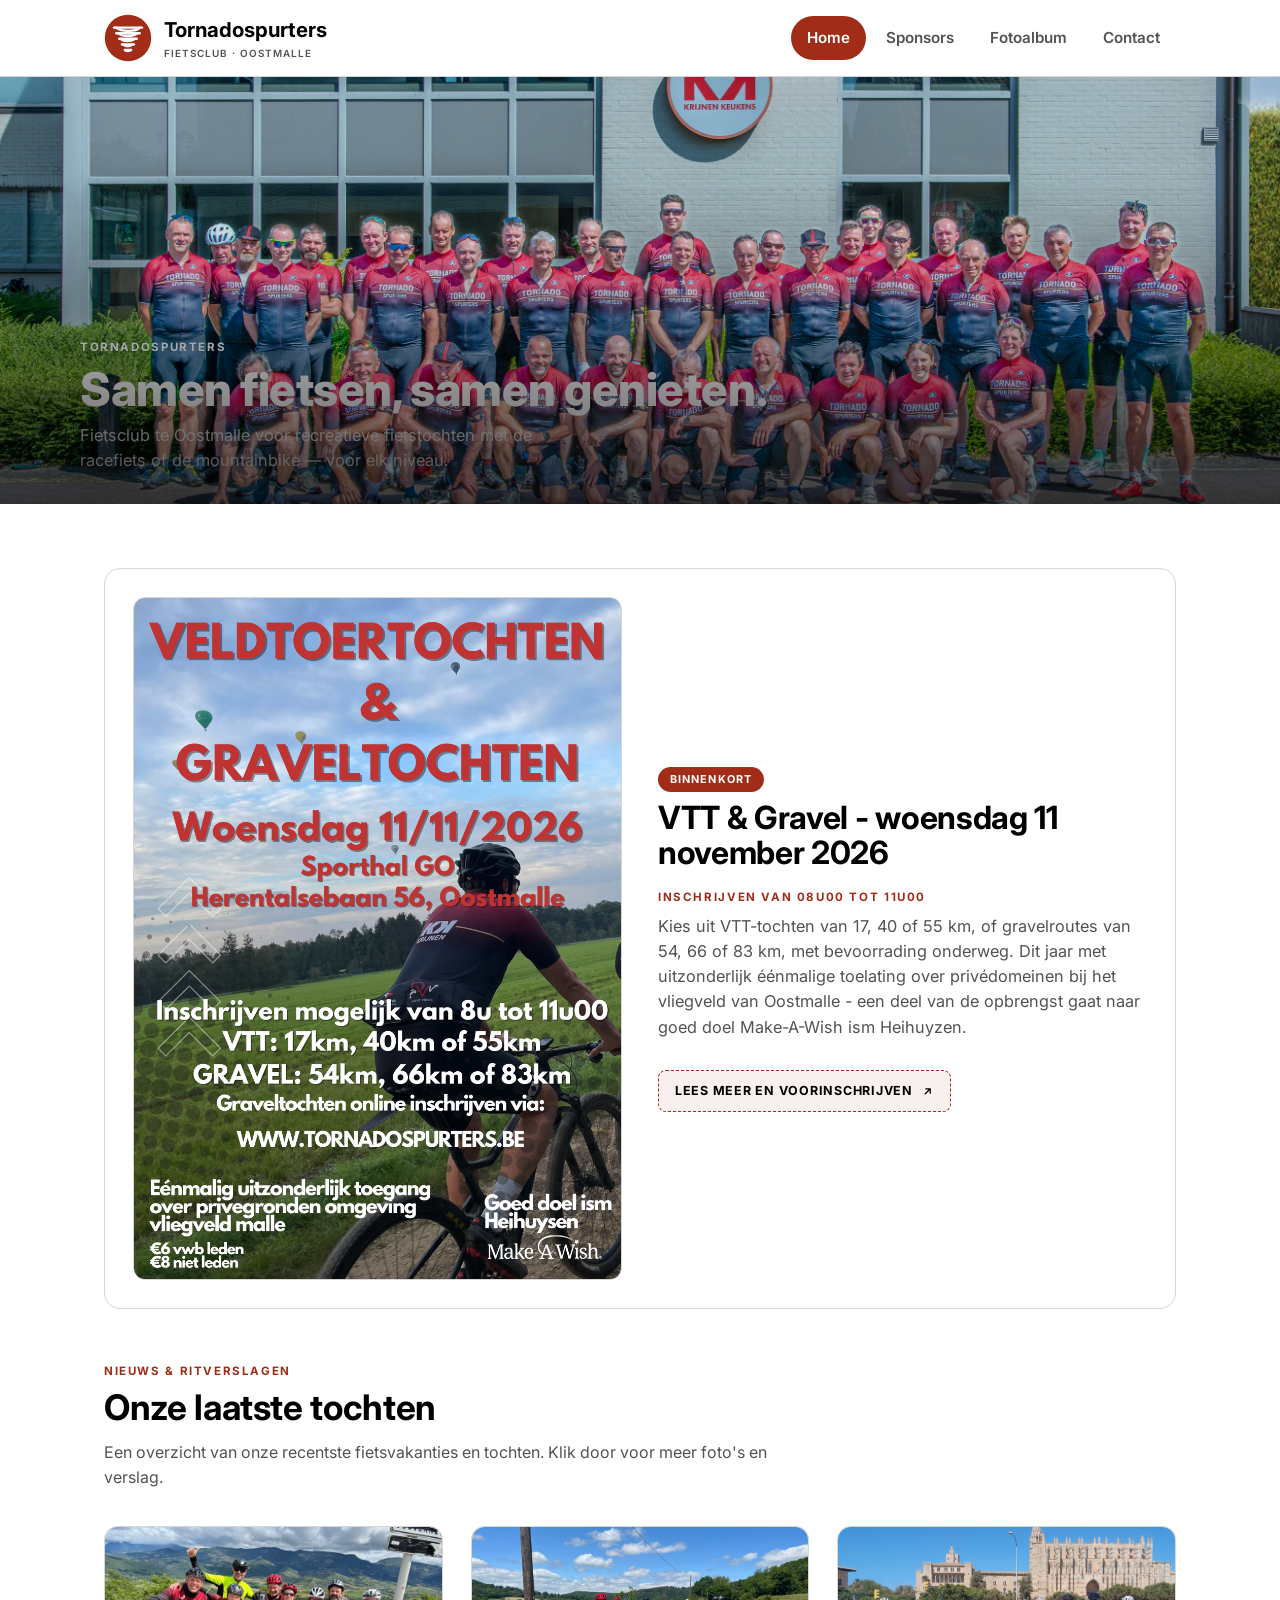
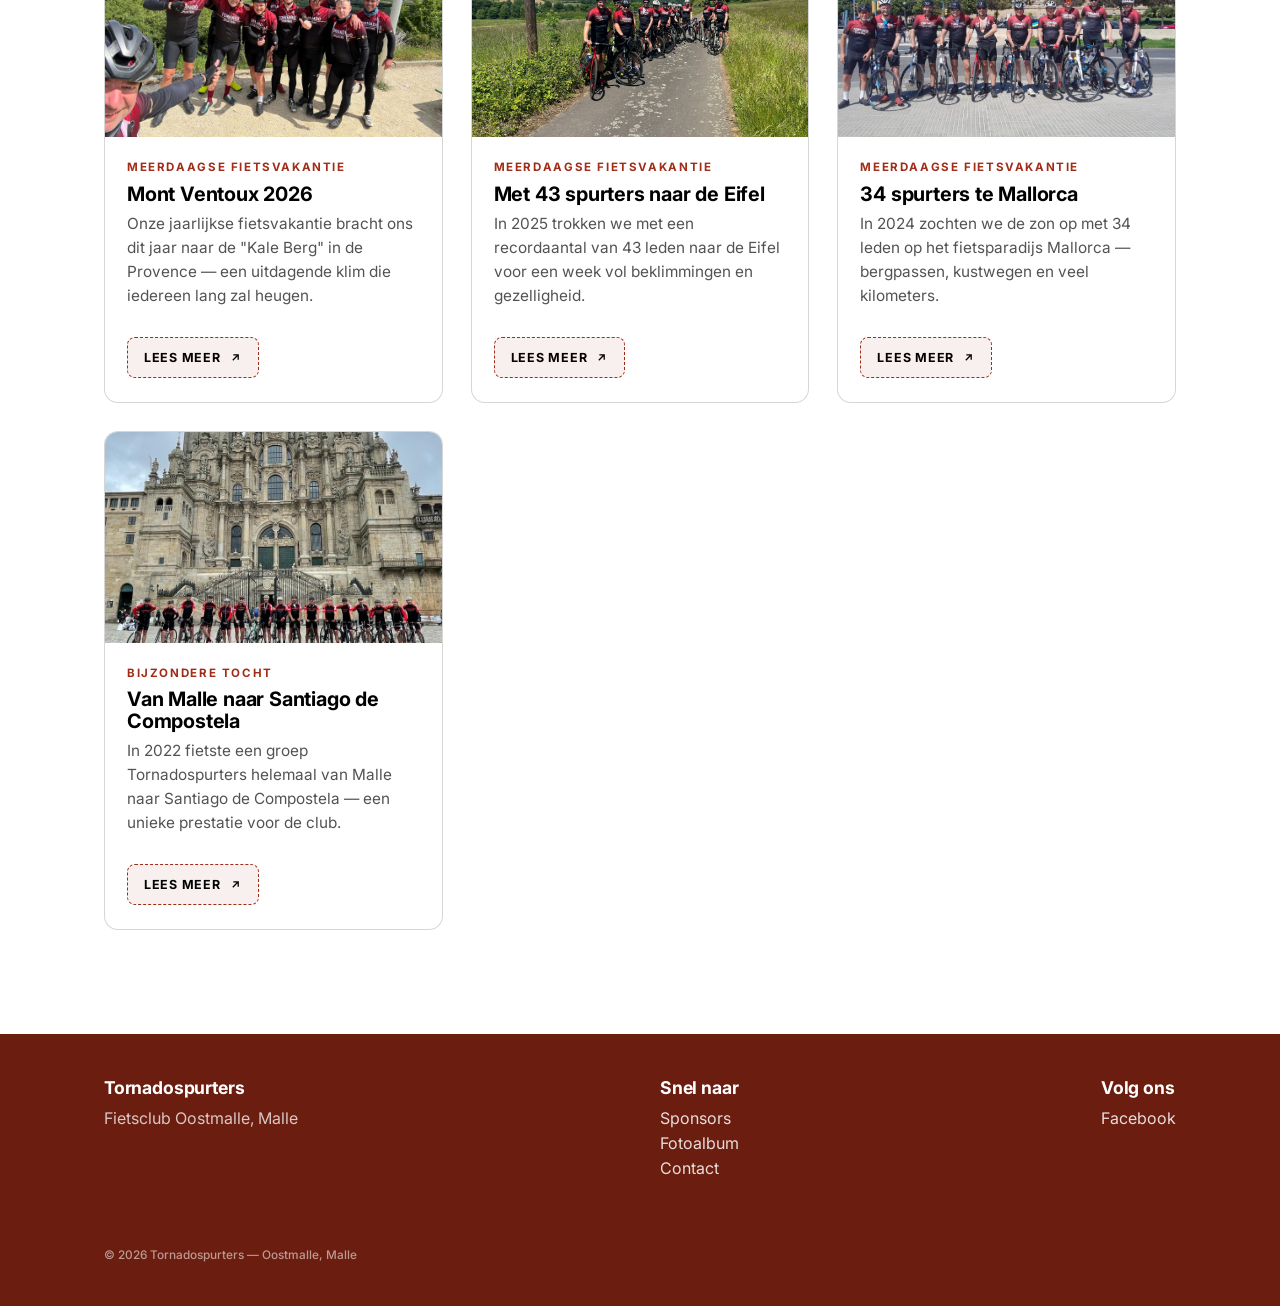
==== commit 9f791600: "Update index.html" ====
--- a/index.html
+++ b/index.html
@@ -47,7 +47,9 @@
         <span class="badge">Binnenkort</span>
         <h2>VTT &amp; Gravel - woensdag 11 november 2026</h2>
         <span class="eyebrow">Inschrijven van 08u00 tot 11u00</span>
-        <p>Kies uit VTT-tochten van 17, 40 of 55 km, of gravelroutes van 54, 66 of 83 km, met bevoorrading onderweg. Dit jaar uitzonderlijk over privédomeinen bij het vliegveld van Oostmalle — een deel van de opbrengst gaat naar Make-A-Wish.</p>
+        <p>Kies uit VTT-tochten van 17, 40 of 55 km, of gravelroutes van 54, 66 of 83 km, met bevoorrading onderweg. 
+          Dit jaar met uitzonderlijk éénmalige toelating over privédomeinen bij het vliegveld van Oostmalle - 
+          een deel van de opbrengst gaat naar goed doel Make-A-Wish ism Heihuyzen.</p>
         <a class="ticket-btn" href="nieuws/vtt-gravel-2026.html">
           Lees meer en voorinschrijven
           <svg viewBox="0 0 24 24" fill="none" stroke="currentColor" stroke-width="2.4"><path d="M7 17 17 7M8 7h9v9"/></svg>
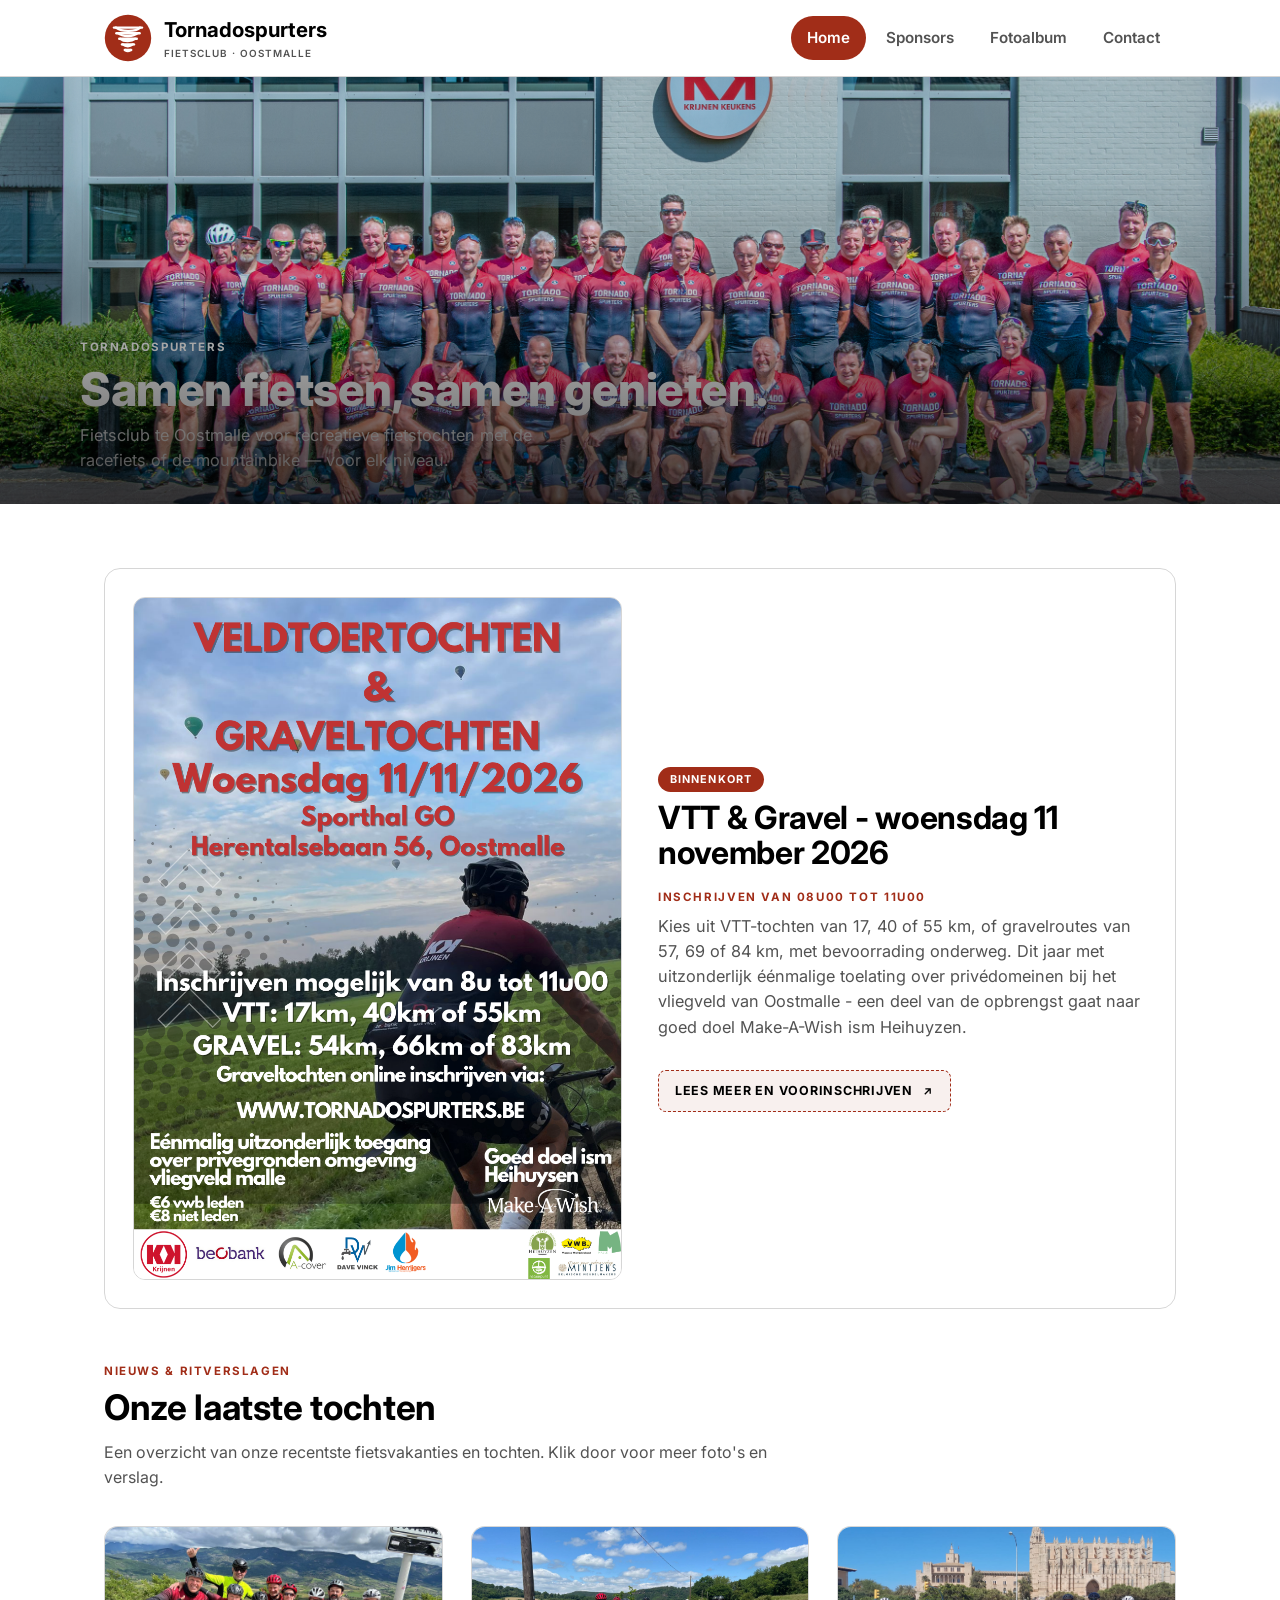
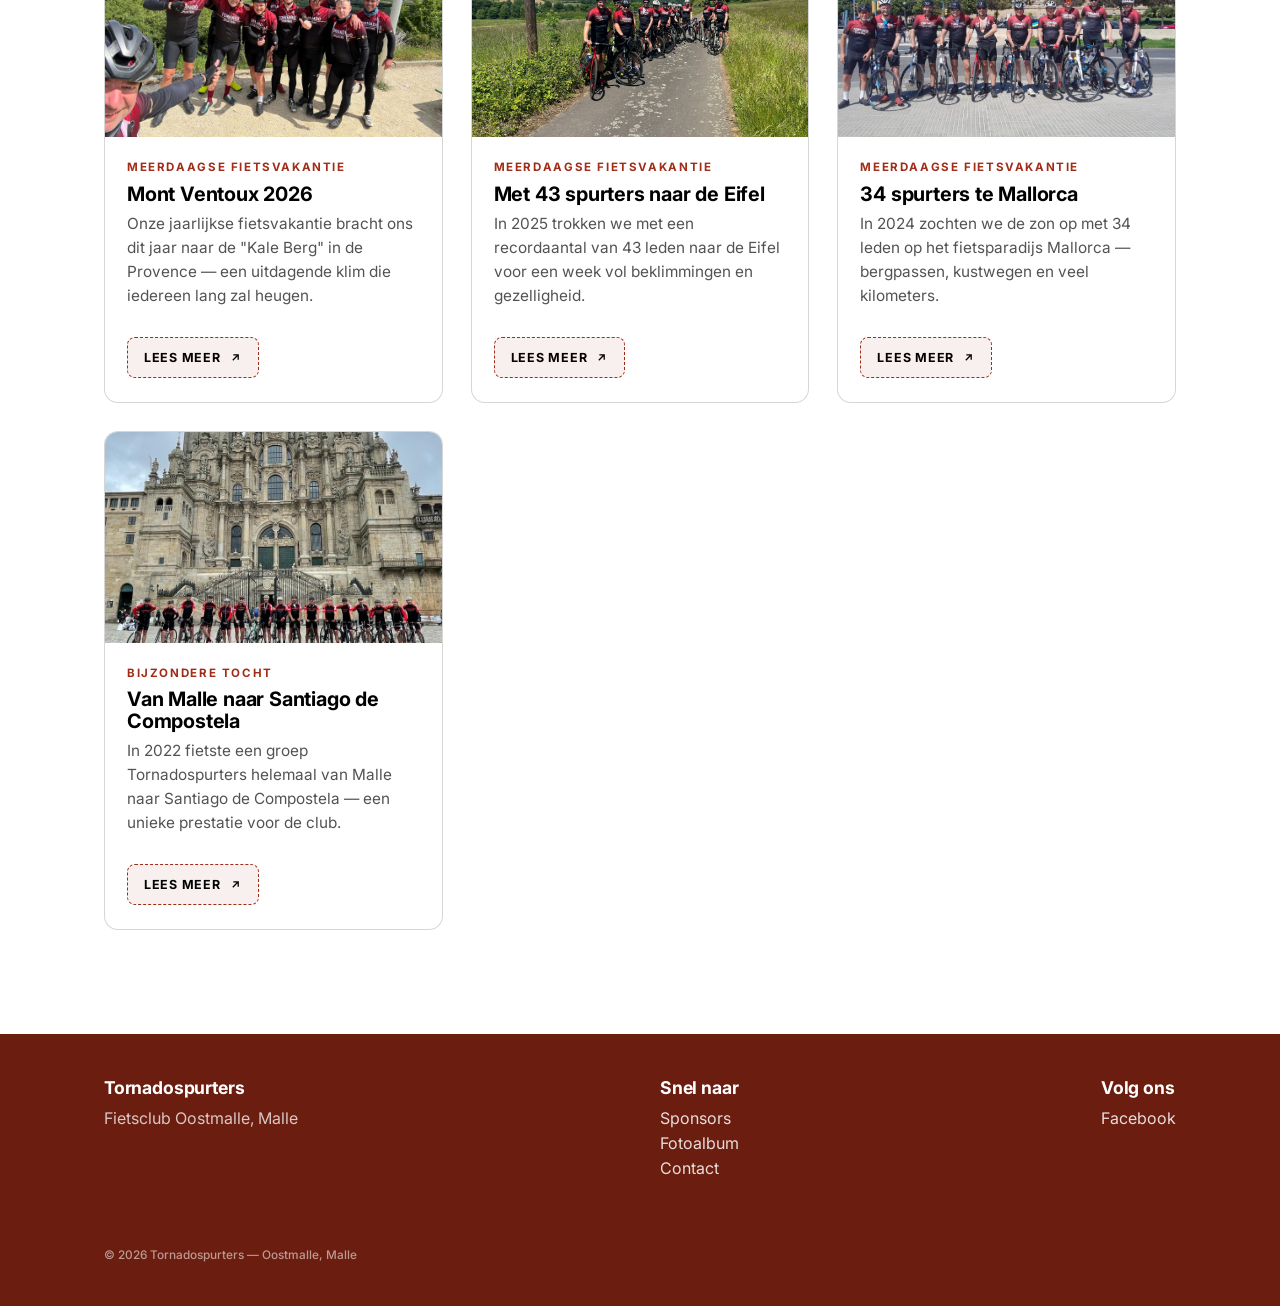
==== commit 9b31a83e: "Update index.html" ====
--- a/index.html
+++ b/index.html
@@ -47,7 +47,7 @@
         <span class="badge">Binnenkort</span>
         <h2>VTT &amp; Gravel - woensdag 11 november 2026</h2>
         <span class="eyebrow">Inschrijven van 08u00 tot 11u00</span>
-        <p>Kies uit VTT-tochten van 17, 40 of 55 km, of gravelroutes van 54, 66 of 83 km, met bevoorrading onderweg. 
+        <p>Kies uit VTT-tochten van 17, 40 of 55 km, of gravelroutes van 57, 69 of 84 km, met bevoorrading onderweg. 
           Dit jaar met uitzonderlijk éénmalige toelating over privédomeinen bij het vliegveld van Oostmalle - 
           een deel van de opbrengst gaat naar goed doel Make-A-Wish ism Heihuyzen.</p>
         <a class="ticket-btn" href="nieuws/vtt-gravel-2026.html">
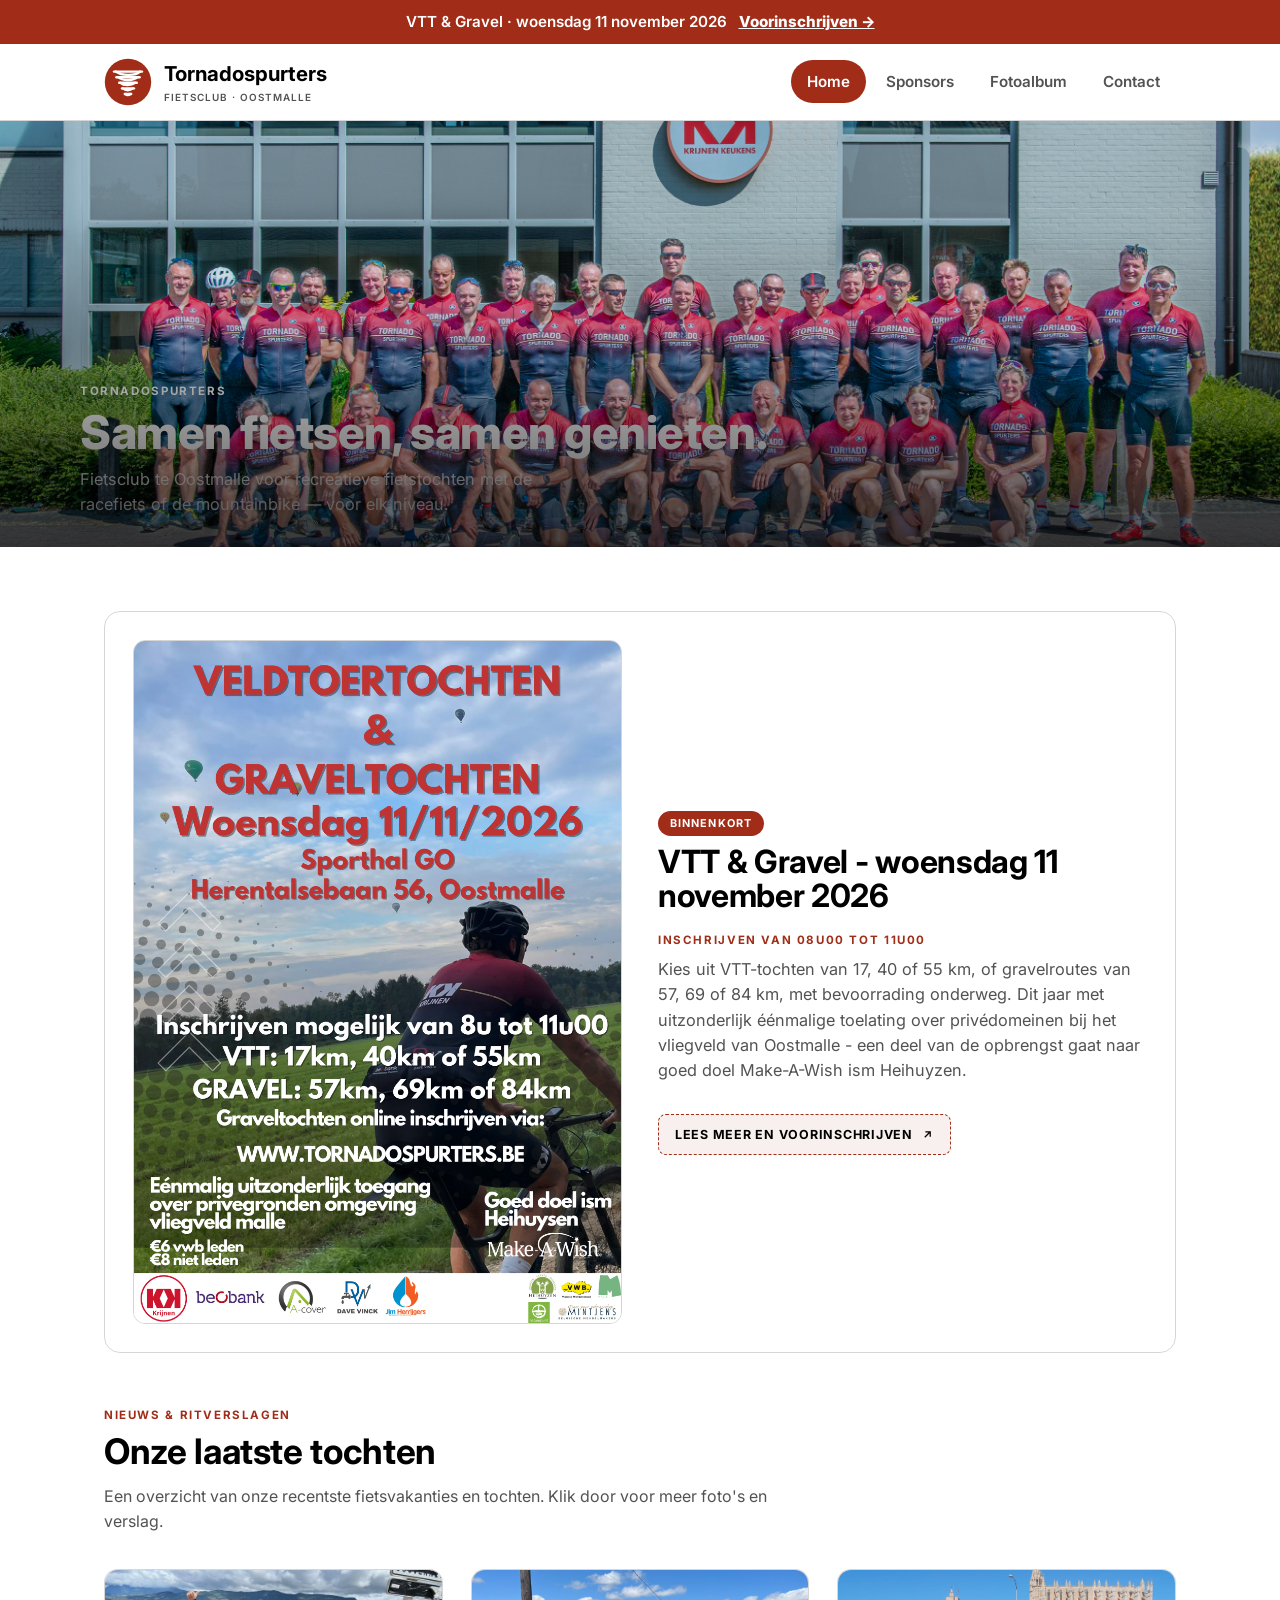
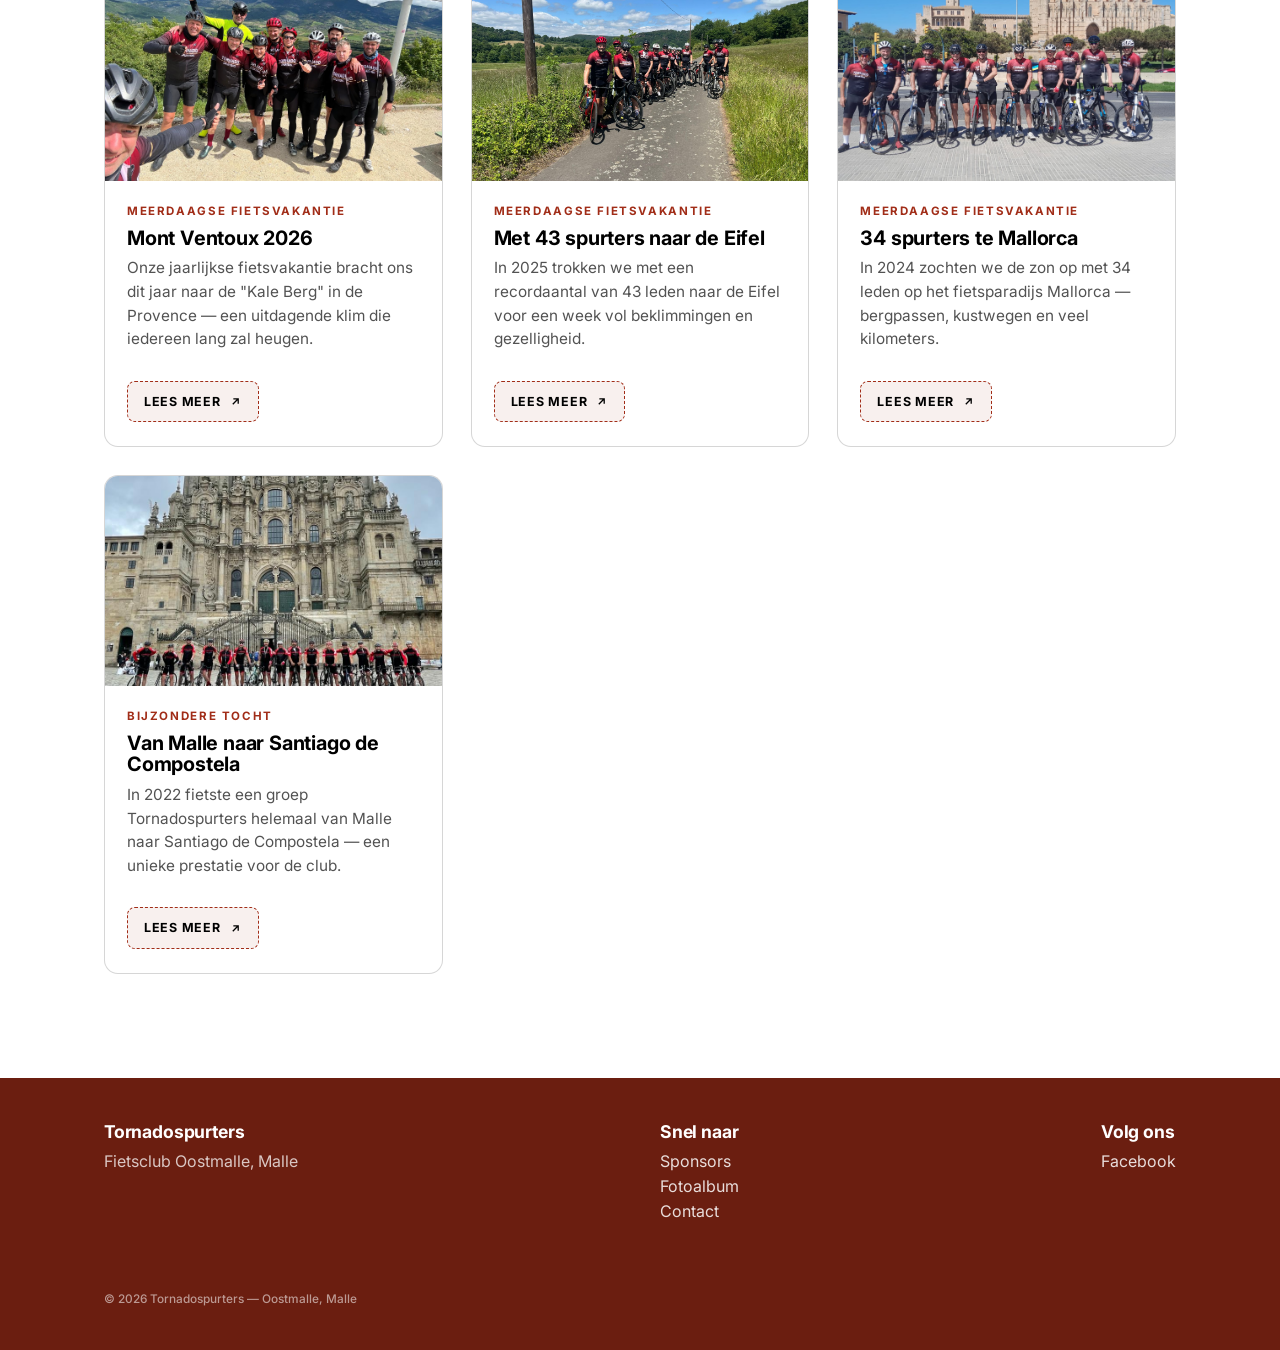
==== commit 2d9c3803: "Update index.html" ====
--- a/index.html
+++ b/index.html
@@ -11,6 +11,11 @@
 </head>
 <body>
 
+<div class="event-banner">
+  VTT &amp; Gravel · woensdag 11 november 2026
+  <a href="https://www.vbr-vlaanderen.be/voorinschrijvingen/inschrijvingsform_msp.php?event_id=19360" target="_blank" rel="noopener noreferrer">Voorinschrijven →</a>
+</div>
+  
 <header class="site-header">
   <div class="wrap">
     <a href="index.html" class="brand">
--- a/style.css
+++ b/style.css
@@ -357,3 +357,23 @@
   font-size:.62rem; letter-spacing:.06em; text-transform:uppercase; font-weight:700;
   vertical-align:middle;
 }
+/* ---------- inschrijfknop (CTA) ---------- */
+.btn-primary{
+  display:inline-flex; align-items:center; gap:10px;
+  background:var(--red); color:var(--white);
+  font-family:var(--font); font-weight:800; font-size:1.05rem;
+  padding:16px 28px; border-radius:10px; text-decoration:none;
+  box-shadow:0 4px 14px rgba(161,45,24,.35);
+  transition:background .15s ease, transform .15s ease;
+}
+.btn-primary:hover{ background:var(--red-dark); transform:translateY(-1px); }
+.cta-row{ display:flex; flex-wrap:wrap; gap:14px; align-items:center; margin-top:16px; }
+.cta-row .ticket-btn{ margin-top:0; }
+@media (max-width:640px){ .btn-primary{ width:100%; justify-content:center; } }
+
+.event-banner{
+  background:var(--red); color:var(--white); text-align:center;
+  padding:10px 16px; font-weight:600; font-size:.95rem;
+}
+.event-banner a{ color:var(--white); font-weight:800; text-decoration:underline; margin-left:8px; white-space:nowrap; }
+
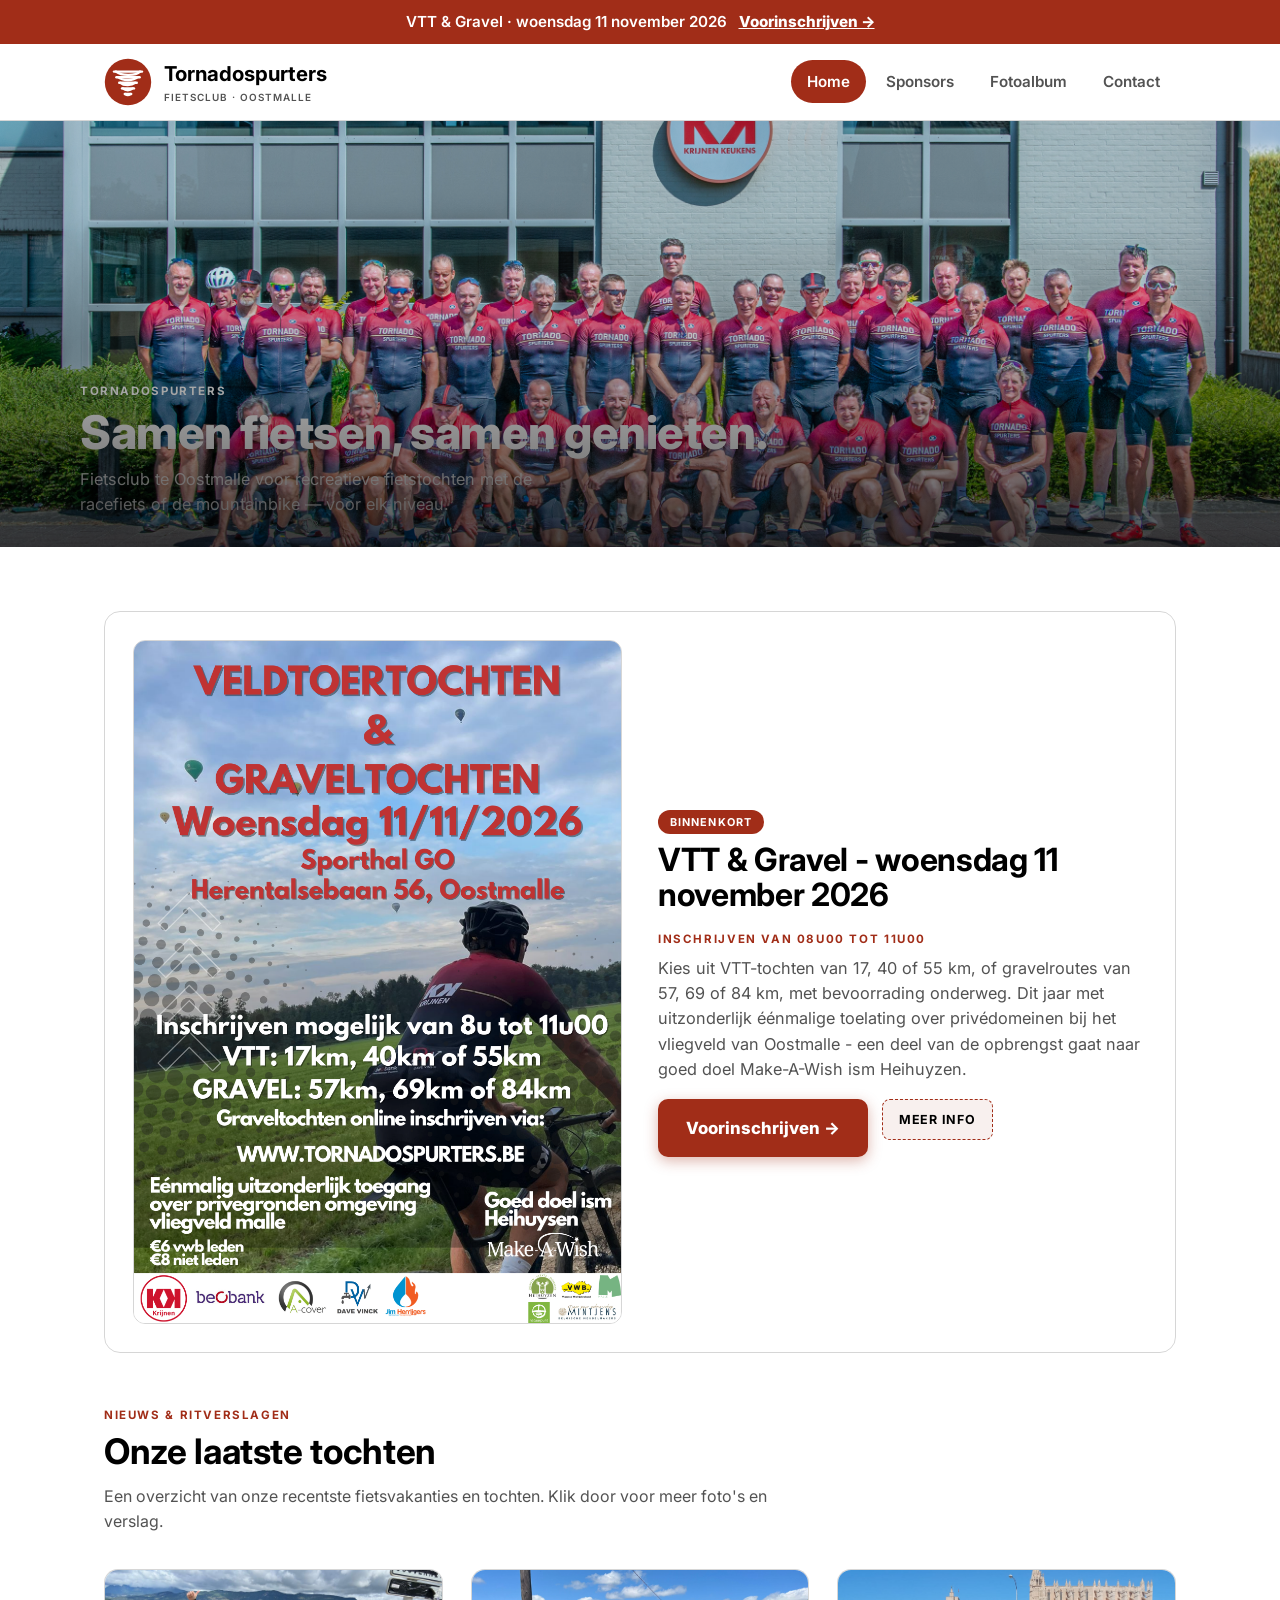
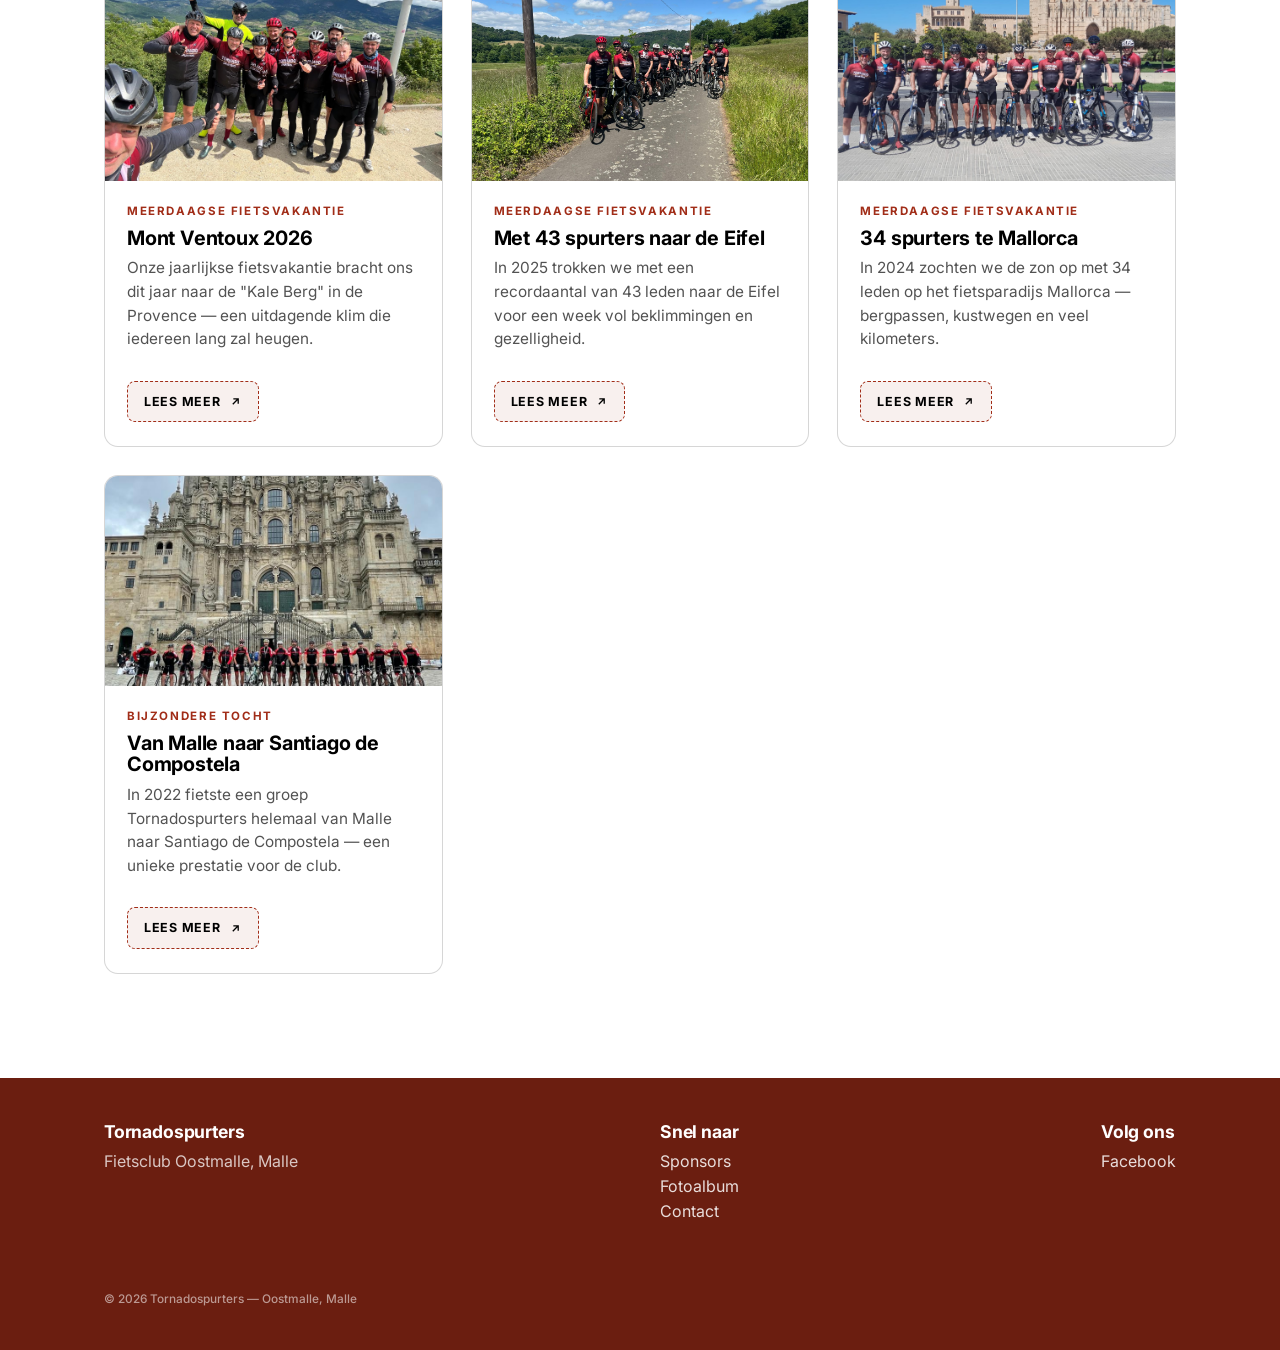
==== commit b6bed235: "Update index.html" ====
--- a/index.html
+++ b/index.html
@@ -55,10 +55,12 @@
         <p>Kies uit VTT-tochten van 17, 40 of 55 km, of gravelroutes van 57, 69 of 84 km, met bevoorrading onderweg. 
           Dit jaar met uitzonderlijk éénmalige toelating over privédomeinen bij het vliegveld van Oostmalle - 
           een deel van de opbrengst gaat naar goed doel Make-A-Wish ism Heihuyzen.</p>
-        <a class="ticket-btn" href="nieuws/vtt-gravel-2026.html">
-          Lees meer en voorinschrijven
-          <svg viewBox="0 0 24 24" fill="none" stroke="currentColor" stroke-width="2.4"><path d="M7 17 17 7M8 7h9v9"/></svg>
-        </a>
+
+<div class="cta-row">
+  <a class="btn-primary" href="https://www.vbr-vlaanderen.be/voorinschrijvingen/inschrijvingsform_msp.php?event_id=19360" target="_blank" rel="noopener noreferrer">Voorinschrijven →</a>
+  <a class="ticket-btn" href="nieuws/vtt-gravel-2026.html">Meer info</a>
+</div>
+
       </div>
     </div>
 
